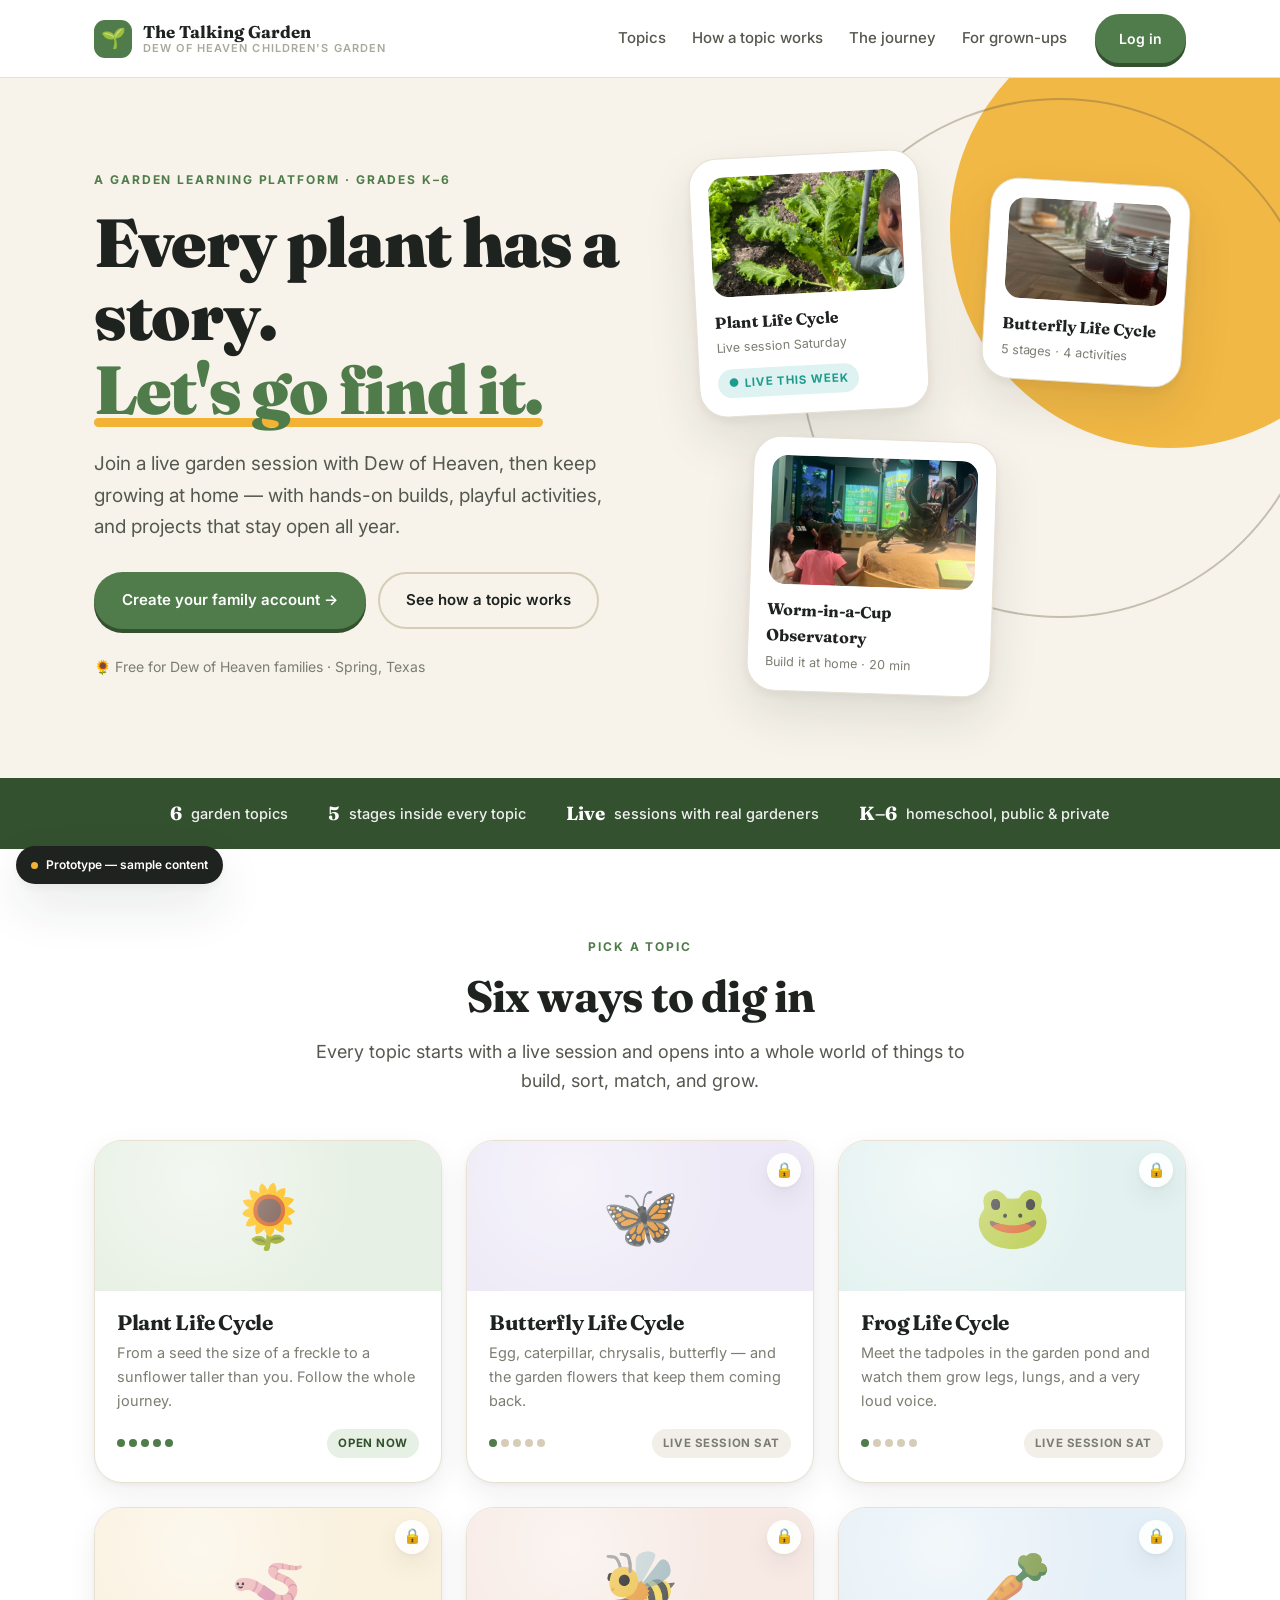
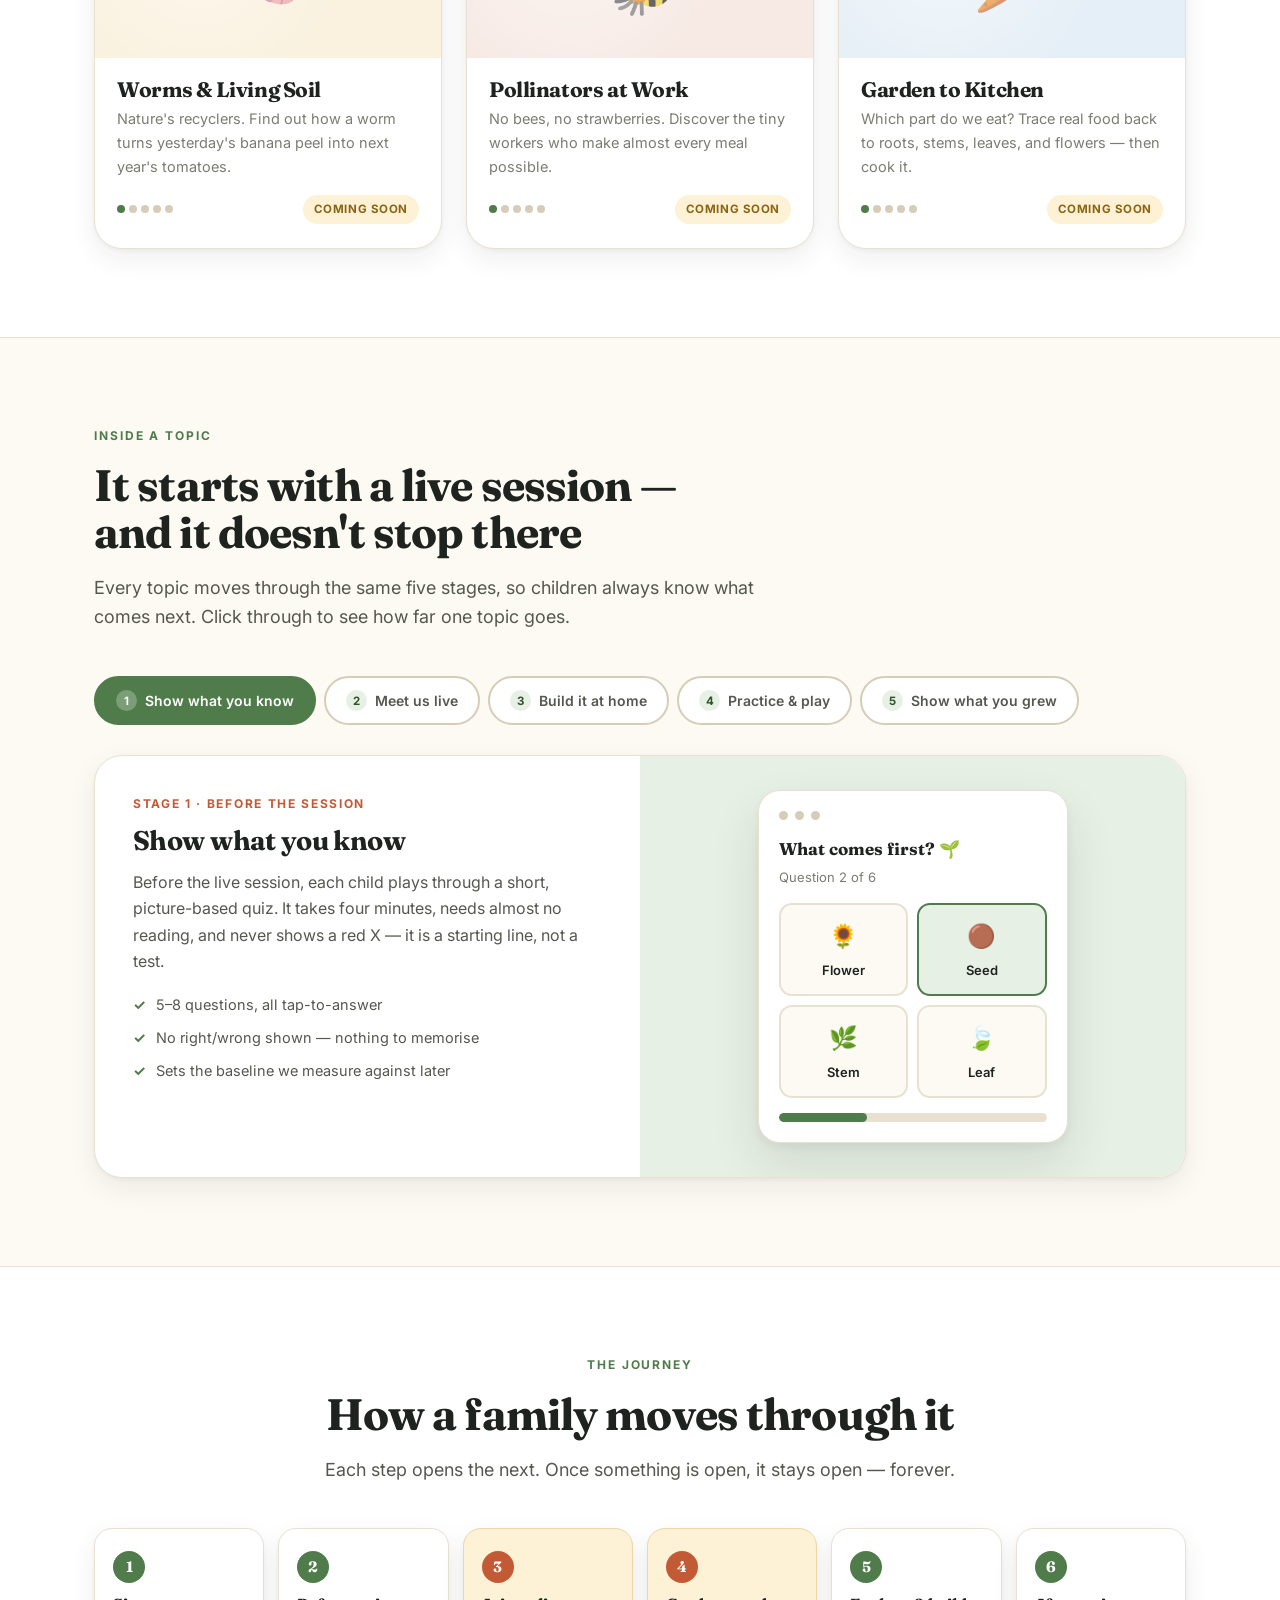
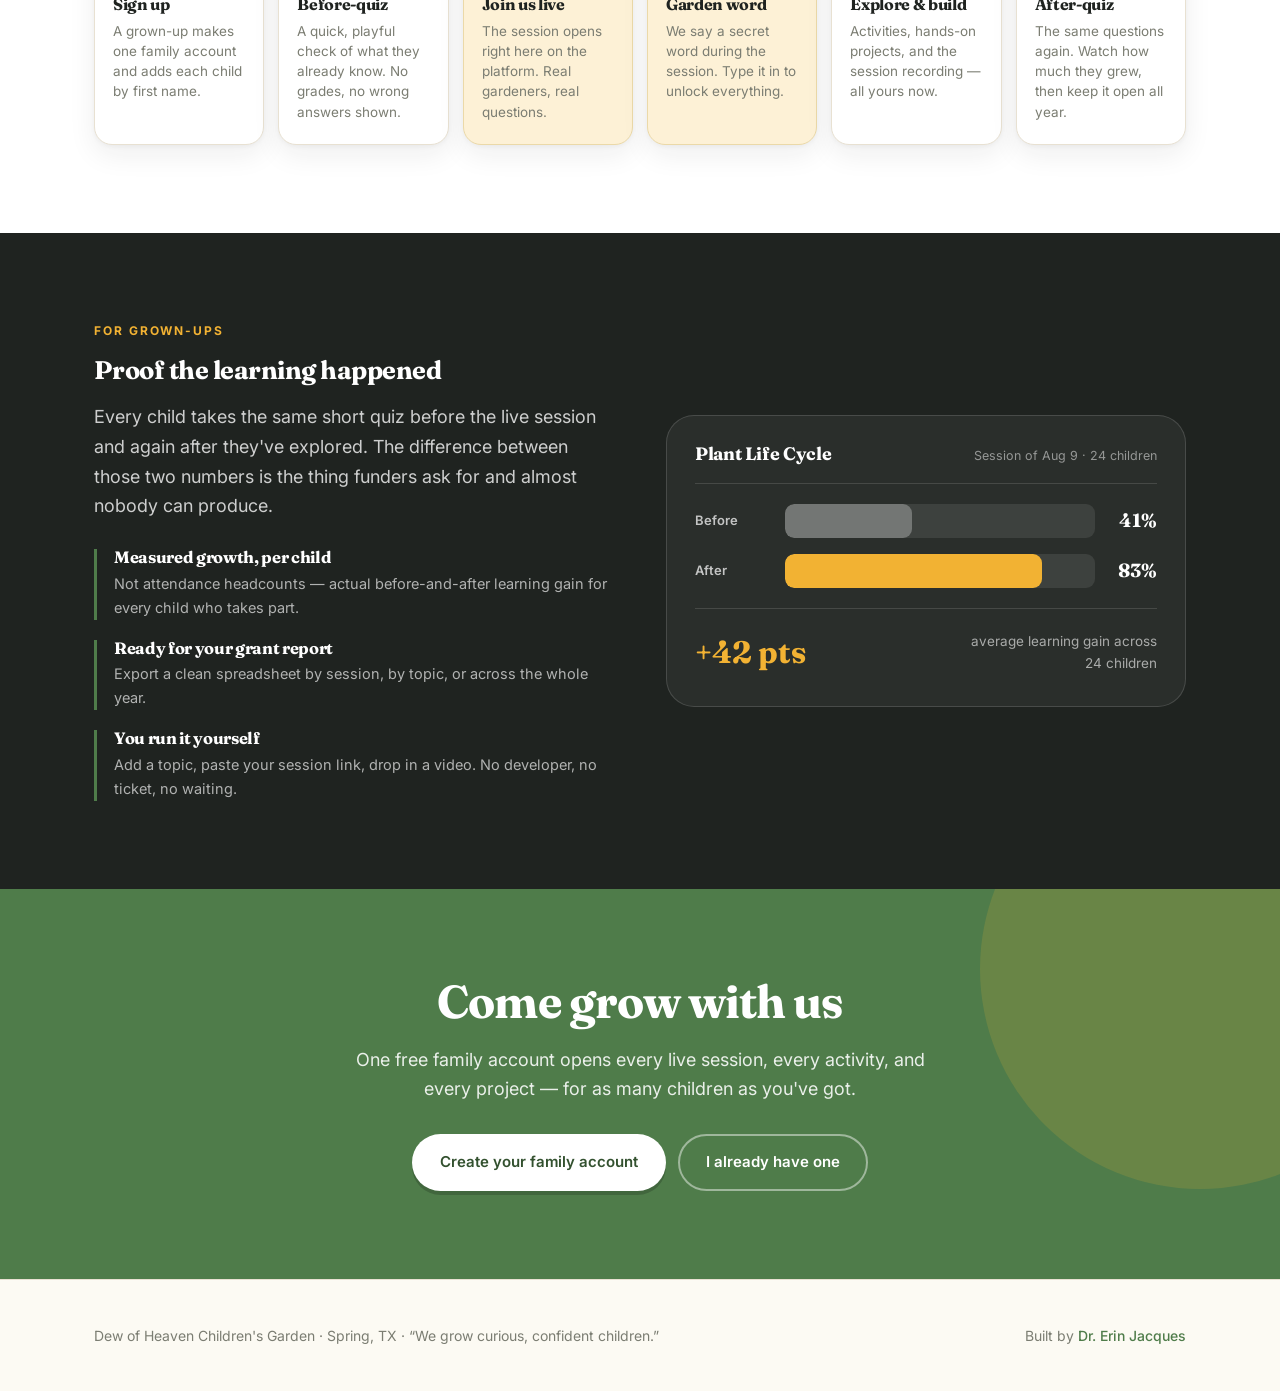
==== index.html @ f29d6619 "Make Plant Life Cycle work start to finish Real before/after check, replacing the button that faked " ====
<!doctype html>
<html lang="en">
<head>
<meta charset="utf-8">
<meta name="viewport" content="width=device-width,initial-scale=1">
<title>The Talking Garden — Dew of Heaven Children's Garden</title>
<meta name="description" content="A garden learning platform for families. Live sessions, hands-on projects, and playful activities that grow curious, confident children.">
<link rel="preconnect" href="https://fonts.googleapis.com">
<link rel="preconnect" href="https://fonts.gstatic.com" crossorigin>
<link href="https://fonts.googleapis.com/css2?family=Fraunces:opsz,wght@9..144,500;9..144,600;9..144,700;9..144,900&family=Inter:wght@400;500;600;700&display=swap" rel="stylesheet">
<style>
:root{
  --cream:#F7F3EA; --paper:#FFFFFF; --paper2:#FCFAF3;
  --ink:#1F2320; --body:#55584F; --muted:#7B7D72; --faint:#A8A99C;
  --sage:#4F7C4A; --sage-d:#33512F; --sage-l:#E7F0E4;
  --soil:#6B5640; --terra:#C25A36; --terra-l:#FBE8E0;
  --sun:#F2B233; --sun-l:#FDF1D6;
  --sky:#3E90CC; --sky-l:#E2F0FA;
  --grape:#7A5BC4; --grape-l:#EEE8FB;
  --teal:#1F9B8E; --teal-l:#DEF3F1;
  --line:#E8E1D2; --line-d:#D6CDB8;
  --serif:'Fraunces',Georgia,serif; --sans:'Inter',-apple-system,BlinkMacSystemFont,'Segoe UI',sans-serif;
  --r:18px; --rl:28px;
  --shadow:0 2px 4px rgba(31,35,32,.04), 0 10px 28px rgba(31,35,32,.07);
  --shadow-lg:0 4px 8px rgba(31,35,32,.05), 0 22px 50px rgba(31,35,32,.11);
}
*{box-sizing:border-box}
html{scroll-behavior:smooth}
body{margin:0;background:var(--paper);color:var(--body);font-family:var(--sans);font-size:17px;line-height:1.65;-webkit-font-smoothing:antialiased;overflow-x:hidden}
h1,h2,h3,h4{font-family:var(--serif);color:var(--ink);margin:0;line-height:1.08;letter-spacing:-.02em;font-weight:700}
p{margin:0}
a{color:inherit}
img{max-width:100%;display:block}
.wrap{max-width:1140px;margin:0 auto;padding:0 24px}
.eyebrow{font-family:var(--sans);font-size:12px;font-weight:700;letter-spacing:.16em;text-transform:uppercase;color:var(--sage);margin-bottom:16px}
.btn{display:inline-flex;align-items:center;gap:9px;font-family:var(--sans);font-size:15px;font-weight:600;padding:14px 26px;border-radius:999px;border:2px solid transparent;text-decoration:none;cursor:pointer;white-space:nowrap;transition:transform .15s ease, box-shadow .15s ease, background .15s ease}
.btn:hover{transform:translateY(-2px)}
.btn-primary{background:var(--sage);color:#fff;box-shadow:0 4px 0 var(--sage-d)}
.btn-primary:hover{background:var(--sage-d);box-shadow:0 6px 0 var(--sage-d)}
.btn-ghost{background:transparent;color:var(--ink);border-color:var(--line-d)}
.btn-ghost:hover{border-color:var(--ink);background:var(--paper2)}

/* ---------- nav ---------- */
.nav{position:sticky;top:0;z-index:50;background:rgba(255,255,255,.92);backdrop-filter:blur(12px);border-bottom:1px solid var(--line)}
.nav-in{max-width:1140px;margin:0 auto;padding:14px 24px;display:flex;align-items:center;gap:28px}
.brand{display:flex;align-items:center;gap:11px;text-decoration:none;margin-right:auto}
.brand-mark{width:38px;height:38px;border-radius:11px;background:var(--sage);display:grid;place-items:center;font-size:20px;flex:none}
.brand-txt{font-family:var(--serif);font-weight:700;font-size:17px;color:var(--ink);line-height:1.15}
.brand-txt span{display:block;font-family:var(--sans);font-size:11px;font-weight:600;letter-spacing:.1em;text-transform:uppercase;color:var(--faint)}
.nav-links{display:flex;gap:26px}
.nav-links a{font-size:15px;font-weight:500;color:var(--body);text-decoration:none}
.nav-links a:hover{color:var(--sage)}
.nav .btn{padding:11px 22px;font-size:14px}
@media(max-width:860px){.nav-links{display:none}}

/* ---------- hero ---------- */
.hero{position:relative;background:var(--cream);overflow:hidden;padding:76px 0 84px}
.hero-grid{display:grid;grid-template-columns:1.05fr .95fr;gap:56px;align-items:center;position:relative;z-index:2}
.hero h1{font-size:clamp(40px,5.6vw,68px);font-weight:900;margin-bottom:22px}
.hero h1 em{font-style:normal;color:var(--sage);position:relative;white-space:nowrap}
.hero h1 em::after{content:'';position:absolute;left:0;right:0;bottom:.06em;height:.13em;background:var(--sun);border-radius:99px;z-index:-1}
.hero-sub{font-size:19px;max-width:30em;margin-bottom:30px}
.hero-cta{display:flex;gap:12px;flex-wrap:wrap;margin-bottom:26px}
.hero-note{font-size:14px;color:var(--muted);display:flex;align-items:center;gap:8px}
.blob{position:absolute;border-radius:50%;z-index:1}
.blob-sun{width:440px;height:440px;background:var(--sun);right:-110px;top:-70px;opacity:.9}
.blob-ring{width:520px;height:520px;border:2px solid var(--soil);right:-40px;top:20px;opacity:.35;background:none}
.hero-art{position:relative;z-index:3}
.art-stack{position:relative;height:540px}
.card-float{position:absolute;background:#fff;border-radius:var(--rl);box-shadow:var(--shadow-lg);padding:18px;border:1px solid var(--line)}
.cf1{width:230px;left:0;top:0;transform:rotate(-3deg)}
.cf2{width:200px;right:0;top:28px;transform:rotate(3.5deg)}
.cf3{width:244px;left:56px;bottom:0;transform:rotate(2deg)}
.cf-img{border-radius:16px;overflow:hidden;aspect-ratio:16/10;background:var(--sage-l)}
.cf-img img{width:100%;height:100%;object-fit:cover}
.cf-label{font-family:var(--serif);font-weight:700;color:var(--ink);font-size:16px;margin-top:12px}
.cf-meta{font-size:12.5px;color:var(--muted);margin-top:3px}
.cf-pill{display:inline-flex;align-items:center;gap:6px;font-size:11.5px;font-weight:700;letter-spacing:.06em;text-transform:uppercase;padding:5px 11px;border-radius:99px;background:var(--teal-l);color:var(--teal);margin-top:10px}
@media(max-width:940px){
  .hero-grid{grid-template-columns:1fr;gap:40px}
  .art-stack{height:520px;max-width:470px;margin:0 auto}
  .blob-sun{width:300px;height:300px;right:-80px}
  .blob-ring{display:none}
}
@media(max-width:560px){
  .art-stack{height:auto;display:grid;gap:14px}
  .card-float{position:static;width:auto;transform:none}
}

/* ---------- strip ---------- */
.strip{background:var(--sage-d);color:#fff;padding:20px 0}
.strip-in{display:flex;flex-wrap:wrap;justify-content:center;gap:14px 40px;align-items:center}
.strip-item{display:flex;align-items:center;gap:9px;font-size:14.5px;font-weight:500;color:rgba(255,255,255,.92)}
.strip-item b{font-family:var(--serif);font-size:19px;font-weight:700;color:#fff}

/* ---------- sections ---------- */
section{padding:88px 0}
.sec-head{max-width:660px;margin-bottom:44px}
.sec-head h2{font-size:clamp(30px,3.9vw,44px);margin-bottom:16px}
.sec-head p{font-size:18px}
.center{margin-left:auto;margin-right:auto;text-align:center}

/* ---------- topic grid ---------- */
.topics{display:grid;grid-template-columns:repeat(3,1fr);gap:24px}
@media(max-width:900px){.topics{grid-template-columns:repeat(2,1fr)}}
@media(max-width:600px){.topics{grid-template-columns:1fr}}
.topic{position:relative;border-radius:var(--rl);overflow:hidden;background:#fff;border:1px solid var(--line);box-shadow:var(--shadow);text-decoration:none;display:flex;flex-direction:column;transition:transform .18s ease, box-shadow .18s ease}
.topic:hover{transform:translateY(-5px);box-shadow:var(--shadow-lg)}
.topic-art{height:150px;display:grid;place-items:center;font-size:62px;position:relative}
.topic-art::after{content:'';position:absolute;inset:0;background:radial-gradient(circle at 30% 25%,rgba(255,255,255,.5),transparent 60%)}
.t-plant .topic-art{background:var(--sage-l)}
.t-butterfly .topic-art{background:var(--grape-l)}
.t-frog .topic-art{background:var(--teal-l)}
.t-worm .topic-art{background:var(--sun-l)}
.t-pollinator .topic-art{background:var(--terra-l)}
.t-soil .topic-art{background:var(--sky-l)}
.topic-body{padding:20px 22px 24px;flex:1;display:flex;flex-direction:column}
.topic-body h3{font-size:21px;margin-bottom:7px}
.topic-body p{font-size:14.5px;color:var(--muted);margin-bottom:16px;flex:1}
.topic-foot{display:flex;align-items:center;justify-content:space-between;gap:10px}
.stages{display:flex;gap:4px}
.dot{width:8px;height:8px;border-radius:50%;background:var(--line-d)}
.dot.on{background:var(--sage)}
.tag{font-size:11.5px;font-weight:700;letter-spacing:.05em;text-transform:uppercase;padding:5px 11px;border-radius:99px}
.tag-open{background:var(--sage-l);color:var(--sage-d)}
.tag-lock{background:#F1EFE8;color:var(--muted)}
.tag-soon{background:var(--sun-l);color:#8A6410}
.topic.locked .topic-art{filter:saturate(.72)}
.lockbadge{position:absolute;top:12px;right:12px;width:34px;height:34px;border-radius:50%;background:rgba(255,255,255,.94);display:grid;place-items:center;font-size:15px;box-shadow:var(--shadow);z-index:2}

/* ---------- inside a topic ---------- */
.inside{background:var(--paper2);border-top:1px solid var(--line);border-bottom:1px solid var(--line)}
.stage-tabs{display:flex;gap:8px;flex-wrap:wrap;margin-bottom:30px}
.stab{font-family:var(--sans);font-size:14px;font-weight:600;padding:12px 20px;border-radius:999px;border:2px solid var(--line-d);background:#fff;color:var(--body);cursor:pointer;transition:all .15s ease;display:flex;align-items:center;gap:8px}
.stab:hover{border-color:var(--sage)}
.stab.on{background:var(--sage);border-color:var(--sage);color:#fff}
.stab .n{width:21px;height:21px;border-radius:50%;background:var(--sage-l);color:var(--sage-d);font-size:11.5px;font-weight:700;display:grid;place-items:center;font-family:var(--sans)}
.stab.on .n{background:rgba(255,255,255,.25);color:#fff}
.stage-panel{background:#fff;border:1px solid var(--line);border-radius:var(--rl);box-shadow:var(--shadow);overflow:hidden;display:grid;grid-template-columns:1fr 1fr;min-height:330px}
@media(max-width:860px){.stage-panel{grid-template-columns:1fr}}
.sp-copy{padding:38px}
.sp-copy h3{font-size:27px;margin-bottom:14px}
.sp-copy .kicker{font-size:12px;font-weight:700;letter-spacing:.14em;text-transform:uppercase;color:var(--terra);margin-bottom:12px}
.sp-copy p{font-size:16px;margin-bottom:18px}
.sp-list{list-style:none;padding:0;margin:0;display:grid;gap:9px}
.sp-list li{font-size:14.5px;display:flex;gap:10px;align-items:flex-start;color:var(--body)}
.sp-list li::before{content:'✓';color:var(--sage);font-weight:700;flex:none}
.sp-vis{background:var(--sage-l);display:grid;place-items:center;padding:34px;position:relative}
.device{width:100%;max-width:310px;background:#fff;border-radius:22px;box-shadow:var(--shadow-lg);padding:20px;border:1px solid var(--line)}
.device-top{display:flex;align-items:center;gap:7px;margin-bottom:15px}
.device-top i{width:9px;height:9px;border-radius:50%;background:var(--line-d);display:block}
.dv-title{font-family:var(--serif);font-weight:700;color:var(--ink);font-size:17px;margin-bottom:4px}
.dv-sub{font-size:13px;color:var(--muted);margin-bottom:14px}
.dv-row{display:grid;grid-template-columns:1fr 1fr;gap:9px}
.dv-chip{border:2px solid var(--line);border-radius:13px;padding:13px 9px;text-align:center;font-size:13px;font-weight:600;color:var(--ink);background:var(--paper2)}
.dv-chip .e{font-size:23px;display:block;margin-bottom:4px}
.dv-chip.hit{border-color:var(--sage);background:var(--sage-l)}
.dv-bar{height:9px;border-radius:99px;background:var(--line);overflow:hidden;margin-top:15px}
.dv-bar i{display:block;height:100%;width:62%;background:var(--sage);border-radius:99px}
.dv-video{aspect-ratio:16/10;border-radius:13px;background:var(--ink);display:grid;place-items:center;color:#fff;font-size:31px;margin-bottom:13px;position:relative;overflow:hidden}
.dv-video img{position:absolute;inset:0;width:100%;height:100%;object-fit:cover;opacity:.55}
.dv-video span{position:relative;z-index:2}
.live{position:absolute;top:10px;left:10px;z-index:2;background:var(--terra);color:#fff;font-size:10.5px;font-weight:700;letter-spacing:.08em;text-transform:uppercase;padding:4px 9px;border-radius:99px;display:flex;align-items:center;gap:5px}
.live i{width:6px;height:6px;border-radius:50%;background:#fff;display:block;animation:pulse 1.6s infinite}
@keyframes pulse{0%,100%{opacity:1}50%{opacity:.3}}

/* ---------- journey ---------- */
.journey{display:grid;grid-template-columns:repeat(6,1fr);gap:14px;counter-reset:j}
@media(max-width:980px){.journey{grid-template-columns:repeat(3,1fr)}}
@media(max-width:620px){.journey{grid-template-columns:repeat(2,1fr)}}
.jstep{background:#fff;border:1px solid var(--line);border-radius:var(--r);padding:22px 18px;position:relative;box-shadow:var(--shadow)}
.jstep .jn{width:32px;height:32px;border-radius:50%;background:var(--sage);color:#fff;font-family:var(--serif);font-weight:700;font-size:15px;display:grid;place-items:center;margin-bottom:13px}
.jstep h4{font-size:16px;margin-bottom:7px}
.jstep p{font-size:13.5px;color:var(--muted);line-height:1.5}
.jstep.key{background:var(--sun-l);border-color:#EBD9A8}
.jstep.key .jn{background:var(--terra)}

/* ---------- grown-ups ---------- */
.grown{background:var(--ink);color:rgba(255,255,255,.78)}
.grown h2,.grown h3,.grown h4{color:#fff}
.grown .eyebrow{color:var(--sun)}
.grown-grid h2{margin-bottom:18px}
.grown-grid{display:grid;grid-template-columns:1fr 1fr;gap:52px;align-items:center}
@media(max-width:900px){.grown-grid{grid-template-columns:1fr;gap:36px}}
.report{background:rgba(255,255,255,.05);border:1px solid rgba(255,255,255,.14);border-radius:var(--rl);padding:28px}
.report-head{display:flex;justify-content:space-between;align-items:baseline;margin-bottom:20px;padding-bottom:16px;border-bottom:1px solid rgba(255,255,255,.13)}
.report-head h4{font-size:18px}
.report-head span{font-size:12.5px;color:rgba(255,255,255,.5)}
.metric{display:flex;align-items:center;gap:16px;margin-bottom:16px}
.metric-bar{flex:1;height:34px;border-radius:9px;background:rgba(255,255,255,.09);overflow:hidden;position:relative}
.metric-bar i{position:absolute;left:0;top:0;bottom:0;border-radius:9px;display:block}
.metric-lab{width:74px;font-size:13px;font-weight:600;color:rgba(255,255,255,.72);flex:none}
.metric-val{width:46px;text-align:right;font-family:var(--serif);font-weight:700;font-size:19px;color:#fff;flex:none}
.gain{margin-top:20px;padding-top:18px;border-top:1px solid rgba(255,255,255,.13);display:flex;align-items:center;justify-content:space-between}
.gain b{font-family:var(--serif);font-size:31px;color:var(--sun)}
.gain span{font-size:13.5px;color:rgba(255,255,255,.6);max-width:15em;text-align:right}
.gfeat{display:grid;gap:20px;margin-top:28px}
.gfeat div{padding-left:17px;border-left:3px solid var(--sage)}
.gfeat h4{font-size:16.5px;margin-bottom:5px}
.gfeat p{font-size:14.5px;color:rgba(255,255,255,.65)}

/* ---------- cta ---------- */
.cta{background:var(--sage);color:rgba(255,255,255,.88);text-align:center;position:relative;overflow:hidden}
.cta h2{color:#fff;font-size:clamp(30px,4.2vw,46px);margin-bottom:18px}
.cta p{font-size:18px;max-width:34em;margin:0 auto 30px}
.cta .btn-primary{background:#fff;color:var(--sage-d);box-shadow:0 4px 0 rgba(0,0,0,.18)}
.cta .btn-ghost{color:#fff;border-color:rgba(255,255,255,.45)}
.cta .btn-ghost:hover{background:rgba(255,255,255,.12);border-color:#fff}
.cta .blob-sun{opacity:.16;right:-140px;top:-140px}

/* ---------- footer ---------- */
footer{background:var(--paper2);border-top:1px solid var(--line);padding:44px 0;font-size:14px;color:var(--muted)}
.foot-in{display:flex;flex-wrap:wrap;gap:18px;justify-content:space-between;align-items:center}
.foot-in a{color:var(--sage);text-decoration:none;font-weight:500}
.proto{position:fixed;left:16px;bottom:16px;z-index:99;background:var(--ink);color:#fff;font-size:12px;font-weight:600;padding:9px 15px;border-radius:99px;box-shadow:var(--shadow-lg);display:flex;align-items:center;gap:8px}
.proto i{width:7px;height:7px;border-radius:50%;background:var(--sun);display:block}
</style>
</head>
<body>

<nav class="nav">
  <div class="nav-in">
    <a class="brand" href="#top">
      <span class="brand-mark">🌱</span>
      <span class="brand-txt">The Talking Garden<span>Dew of Heaven Children's Garden</span></span>
    </a>
    <div class="nav-links">
      <a href="#topics">Topics</a>
      <a href="#inside">How a topic works</a>
      <a href="#journey">The journey</a>
      <a href="#grownups">For grown-ups</a>
    </div>
    <a class="btn btn-primary" href="login.html">Log in</a>
  </div>
</nav>

<header class="hero" id="top">
  <span class="blob blob-sun"></span>
  <span class="blob blob-ring"></span>
  <div class="wrap hero-grid">
    <div>
      <div class="eyebrow">A garden learning platform · Grades K–6</div>
      <h1>Every plant has a story. <em>Let's go find it.</em></h1>
      <p class="hero-sub">Join a live garden session with Dew of Heaven, then keep growing at home — with hands-on builds, playful activities, and projects that stay open all year.</p>
      <div class="hero-cta">
        <a class="btn btn-primary" href="login.html?mode=signup">Create your family account →</a>
        <a class="btn btn-ghost" href="#inside">See how a topic works</a>
      </div>
      <p class="hero-note">🌻 Free for Dew of Heaven families · Spring, Texas</p>
    </div>
    <div class="hero-art">
      <div class="art-stack">
        <div class="card-float cf2">
          <div class="cf-img"><img src="img/kids2.jpg" alt="Children exploring the garden beds"></div>
          <div class="cf-label">Butterfly Life Cycle</div>
          <div class="cf-meta">5 stages · 4 activities</div>
        </div>
        <div class="card-float cf1">
          <div class="cf-img"><img src="img/kids1.jpg" alt="A child planting in the garden"></div>
          <div class="cf-label">Plant Life Cycle</div>
          <div class="cf-meta">Live session Saturday</div>
          <span class="cf-pill">● Live this week</span>
        </div>
        <div class="card-float cf3">
          <div class="cf-img"><img src="img/kids4.jpg" alt="Children at the worm farm"></div>
          <div class="cf-label">Worm-in-a-Cup Observatory</div>
          <div class="cf-meta">Build it at home · 20 min</div>
        </div>
      </div>
    </div>
  </div>
</header>

<div class="strip">
  <div class="wrap strip-in">
    <span class="strip-item"><b>6</b> garden topics</span>
    <span class="strip-item"><b>5</b> stages inside every topic</span>
    <span class="strip-item"><b>Live</b> sessions with real gardeners</span>
    <span class="strip-item"><b>K–6</b> homeschool, public &amp; private</span>
  </div>
</div>

<section id="topics">
  <div class="wrap">
    <div class="sec-head center">
      <div class="eyebrow">Pick a topic</div>
      <h2>Six ways to dig in</h2>
      <p>Every topic starts with a live session and opens into a whole world of things to build, sort, match, and grow.</p>
    </div>
    <div class="topics">

      <a class="topic t-plant" href="topic.html">
        <div class="topic-art">🌻</div>
        <div class="topic-body">
          <h3>Plant Life Cycle</h3>
          <p>From a seed the size of a freckle to a sunflower taller than you. Follow the whole journey.</p>
          <div class="topic-foot">
            <span class="stages"><i class="dot on"></i><i class="dot on"></i><i class="dot on"></i><i class="dot on"></i><i class="dot on"></i></span>
            <span class="tag tag-open">Open now</span>
          </div>
        </div>
      </a>

      <a class="topic t-butterfly locked" href="#journey">
        <span class="lockbadge">🔒</span>
        <div class="topic-art">🦋</div>
        <div class="topic-body">
          <h3>Butterfly Life Cycle</h3>
          <p>Egg, caterpillar, chrysalis, butterfly — and the garden flowers that keep them coming back.</p>
          <div class="topic-foot">
            <span class="stages"><i class="dot on"></i><i class="dot"></i><i class="dot"></i><i class="dot"></i><i class="dot"></i></span>
            <span class="tag tag-lock">Live session Sat</span>
          </div>
        </div>
      </a>

      <a class="topic t-frog locked" href="#journey">
        <span class="lockbadge">🔒</span>
        <div class="topic-art">🐸</div>
        <div class="topic-body">
          <h3>Frog Life Cycle</h3>
          <p>Meet the tadpoles in the garden pond and watch them grow legs, lungs, and a very loud voice.</p>
          <div class="topic-foot">
            <span class="stages"><i class="dot on"></i><i class="dot"></i><i class="dot"></i><i class="dot"></i><i class="dot"></i></span>
            <span class="tag tag-lock">Live session Sat</span>
          </div>
        </div>
      </a>

      <a class="topic t-worm locked" href="#journey">
        <span class="lockbadge">🔒</span>
        <div class="topic-art">🪱</div>
        <div class="topic-body">
          <h3>Worms &amp; Living Soil</h3>
          <p>Nature's recyclers. Find out how a worm turns yesterday's banana peel into next year's tomatoes.</p>
          <div class="topic-foot">
            <span class="stages"><i class="dot on"></i><i class="dot"></i><i class="dot"></i><i class="dot"></i><i class="dot"></i></span>
            <span class="tag tag-soon">Coming soon</span>
          </div>
        </div>
      </a>

      <a class="topic t-pollinator locked" href="#journey">
        <span class="lockbadge">🔒</span>
        <div class="topic-art">🐝</div>
        <div class="topic-body">
          <h3>Pollinators at Work</h3>
          <p>No bees, no strawberries. Discover the tiny workers who make almost every meal possible.</p>
          <div class="topic-foot">
            <span class="stages"><i class="dot on"></i><i class="dot"></i><i class="dot"></i><i class="dot"></i><i class="dot"></i></span>
            <span class="tag tag-soon">Coming soon</span>
          </div>
        </div>
      </a>

      <a class="topic t-soil locked" href="#journey">
        <span class="lockbadge">🔒</span>
        <div class="topic-art">🥕</div>
        <div class="topic-body">
          <h3>Garden to Kitchen</h3>
          <p>Which part do we eat? Trace real food back to roots, stems, leaves, and flowers — then cook it.</p>
          <div class="topic-foot">
            <span class="stages"><i class="dot on"></i><i class="dot"></i><i class="dot"></i><i class="dot"></i><i class="dot"></i></span>
            <span class="tag tag-soon">Coming soon</span>
          </div>
        </div>
      </a>

    </div>
  </div>
</section>

<section class="inside" id="inside">
  <div class="wrap">
    <div class="sec-head">
      <div class="eyebrow">Inside a topic</div>
      <h2>It starts with a live session — and it doesn't stop there</h2>
      <p>Every topic moves through the same five stages, so children always know what comes next. Click through to see how far one topic goes.</p>
    </div>

    <div class="stage-tabs" id="tabs">
      <button class="stab on" data-s="0"><span class="n">1</span> Show what you know</button>
      <button class="stab" data-s="1"><span class="n">2</span> Meet us live</button>
      <button class="stab" data-s="2"><span class="n">3</span> Build it at home</button>
      <button class="stab" data-s="3"><span class="n">4</span> Practice &amp; play</button>
      <button class="stab" data-s="4"><span class="n">5</span> Show what you grew</button>
    </div>

    <div class="stage-panel" id="panel"></div>
  </div>
</section>

<section id="journey">
  <div class="wrap">
    <div class="sec-head center">
      <div class="eyebrow">The journey</div>
      <h2>How a family moves through it</h2>
      <p>Each step opens the next. Once something is open, it stays open — forever.</p>
    </div>
    <div class="journey">
      <div class="jstep">
        <div class="jn">1</div>
        <h4>Sign up</h4>
        <p>A grown-up makes one family account and adds each child by first name.</p>
      </div>
      <div class="jstep">
        <div class="jn">2</div>
        <h4>Before-quiz</h4>
        <p>A quick, playful check of what they already know. No grades, no wrong answers shown.</p>
      </div>
      <div class="jstep key">
        <div class="jn">3</div>
        <h4>Join us live</h4>
        <p>The session opens right here on the platform. Real gardeners, real questions.</p>
      </div>
      <div class="jstep key">
        <div class="jn">4</div>
        <h4>Garden word</h4>
        <p>We say a secret word during the session. Type it in to unlock everything.</p>
      </div>
      <div class="jstep">
        <div class="jn">5</div>
        <h4>Explore &amp; build</h4>
        <p>Activities, hands-on projects, and the session recording — all yours now.</p>
      </div>
      <div class="jstep">
        <div class="jn">6</div>
        <h4>After-quiz</h4>
        <p>The same questions again. Watch how much they grew, then keep it open all year.</p>
      </div>
    </div>
  </div>
</section>

<section class="grown" id="grownups">
  <div class="wrap grown-grid">
    <div>
      <div class="eyebrow">For grown-ups</div>
      <h2>Proof the learning happened</h2>
      <p style="font-size:18px;margin-bottom:8px">Every child takes the same short quiz before the live session and again after they've explored. The difference between those two numbers is the thing funders ask for and almost nobody can produce.</p>
      <div class="gfeat">
        <div>
          <h4>Measured growth, per child</h4>
          <p>Not attendance headcounts — actual before-and-after learning gain for every child who takes part.</p>
        </div>
        <div>
          <h4>Ready for your grant report</h4>
          <p>Export a clean spreadsheet by session, by topic, or across the whole year.</p>
        </div>
        <div>
          <h4>You run it yourself</h4>
          <p>Add a topic, paste your session link, drop in a video. No developer, no ticket, no waiting.</p>
        </div>
      </div>
    </div>
    <div class="report">
      <div class="report-head">
        <h4>Plant Life Cycle</h4>
        <span>Session of Aug 9 · 24 children</span>
      </div>
      <div class="metric">
        <span class="metric-lab">Before</span>
        <span class="metric-bar"><i style="width:41%;background:rgba(255,255,255,.28)"></i></span>
        <span class="metric-val">41%</span>
      </div>
      <div class="metric">
        <span class="metric-lab">After</span>
        <span class="metric-bar"><i style="width:83%;background:var(--sun)"></i></span>
        <span class="metric-val">83%</span>
      </div>
      <div class="gain">
        <b>+42 pts</b>
        <span>average learning gain across 24 children</span>
      </div>
    </div>
  </div>
</section>

<section class="cta" id="cta">
  <span class="blob blob-sun"></span>
  <div class="wrap" style="position:relative;z-index:2">
    <h2>Come grow with us</h2>
    <p>One free family account opens every live session, every activity, and every project — for as many children as you've got.</p>
    <div style="display:flex;gap:12px;justify-content:center;flex-wrap:wrap">
      <a class="btn btn-primary" href="login.html?mode=signup">Create your family account</a>
      <a class="btn btn-ghost" href="login.html">I already have one</a>
    </div>
  </div>
</section>

<footer>
  <div class="wrap foot-in">
    <span>Dew of Heaven Children's Garden · Spring, TX · “We grow curious, confident children.”</span>
    <span>Built by <a href="#">Dr. Erin Jacques</a></span>
  </div>
</footer>

<div class="proto"><i></i> Prototype — sample content</div>

<script>
var STAGES=[
 {kicker:'Stage 1 · Before the session',
  h:'Show what you know',
  p:'Before the live session, each child plays through a short, picture-based quiz. It takes four minutes, needs almost no reading, and never shows a red X — it is a starting line, not a test.',
  list:['5–8 questions, all tap-to-answer','No right/wrong shown — nothing to memorise','Sets the baseline we measure against later'],
  vis:'quiz'},
 {kicker:'Stage 2 · Saturday morning',
  h:'Meet us live',
  p:'The session opens right on the platform. Real gardeners, real beds, real questions from real children — and somewhere in the middle we say the secret garden word.',
  list:['One button — no links to hunt for','Recording appears here afterwards','The garden word unlocks everything else'],
  vis:'live'},
 {kicker:'Stage 3 · Hands in the soil',
  h:'Build it at home',
  p:'The projects families keep asking for, written step by step for a grown-up and a child to do together. Worm-in-a-cup, bee houses, strawberry jam, regrowing a green onion on the windowsill.',
  list:['Materials list you can check before starting','Step-by-step build mode, one card at a time','A "why it works" note for the curious'],
  vis:'build'},
 {kicker:'Stage 4 · Any time',
  h:'Practice &amp; play',
  p:'Sort the scraps the worms will eat. Put the life cycle in order. Match the food to the part of the plant it came from. Quick, tactile, and endlessly repeatable.',
  list:['Made for tablets and little hands','Play again as often as they like','Badges for every activity finished'],
  vis:'play'},
 {kicker:'Stage 5 · Show your growth',
  h:'Show what you grew',
  p:'The same quiz from stage one comes back. This time the child sees the score, the growth, and a certificate with their name on it — and the whole topic stays unlocked for good.',
  list:['Side-by-side: before and after','A printable Junior Garden Scientist certificate','Everything stays open for revisiting'],
  vis:'grew'}
];

function vis(kind){
 if(kind==='quiz') return '<div class="device"><div class="device-top"><i></i><i></i><i></i></div>'+
   '<div class="dv-title">What comes first? 🌱</div><div class="dv-sub">Question 2 of 6</div>'+
   '<div class="dv-row"><div class="dv-chip"><span class="e">🌻</span>Flower</div><div class="dv-chip hit"><span class="e">🟤</span>Seed</div>'+
   '<div class="dv-chip"><span class="e">🌿</span>Stem</div><div class="dv-chip"><span class="e">🍃</span>Leaf</div></div>'+
   '<div class="dv-bar"><i style="width:33%"></i></div></div>';
 if(kind==='live') return '<div class="device"><div class="device-top"><i></i><i></i><i></i></div>'+
   '<div class="dv-video"><span class="live"><i></i>Live now</span><img src="img/wide1.jpg" alt=""><span>▶</span></div>'+
   '<div class="dv-title">Plant Life Cycle</div><div class="dv-sub">Saturday · 10:00 AM with Ms. Nia</div>'+
   '<div style="margin-top:13px;background:var(--sage);color:#fff;text-align:center;padding:12px;border-radius:12px;font-weight:600;font-size:14px">Join the garden session</div></div>';
 if(kind==='build') return '<div class="device"><div class="device-top"><i></i><i></i><i></i></div>'+
   '<div class="dv-title">Worm-in-a-Cup 🪱</div><div class="dv-sub">Step 2 of 6 · Add your worms</div>'+
   '<div class="dv-video" style="aspect-ratio:16/11"><img src="img/kids4.jpg" alt=""><span style="font-size:38px">🪱</span></div>'+
   '<div style="font-size:13.5px;color:var(--body);line-height:1.5">Gently place 2–3 red wigglers on top with a few tiny fruit peels.</div>'+
   '<div class="dv-bar"><i style="width:33%"></i></div></div>';
 if(kind==='play') return '<div class="device"><div class="device-top"><i></i><i></i><i></i></div>'+
   '<div class="dv-title">Feed the worms 😋</div><div class="dv-sub">Tap a scrap to sort it</div>'+
   '<div class="dv-row"><div class="dv-chip hit"><span class="e">🍌</span>Yes!</div><div class="dv-chip"><span class="e">🔋</span>No thanks</div>'+
   '<div class="dv-chip hit"><span class="e">🍎</span>Yes!</div><div class="dv-chip"><span class="e">🍕</span>No thanks</div></div>'+
   '<div style="margin-top:14px;text-align:center;font-size:13px;color:var(--sage);font-weight:600">3 of 8 sorted — keep going!</div></div>';
 return '<div class="device"><div class="device-top"><i></i><i></i><i></i></div>'+
   '<div class="dv-title">Look how you grew! 🌟</div><div class="dv-sub">Plant Life Cycle · finished</div>'+
   '<div style="display:flex;gap:10px;margin-bottom:12px"><div style="flex:1;background:var(--paper2);border-radius:12px;padding:13px;text-align:center"><div style="font-size:12px;color:var(--muted)">Before</div><div style="font-family:var(--serif);font-size:25px;font-weight:700;color:var(--muted)">2/6</div></div>'+
   '<div style="flex:1;background:var(--sage-l);border-radius:12px;padding:13px;text-align:center"><div style="font-size:12px;color:var(--sage-d)">After</div><div style="font-family:var(--serif);font-size:25px;font-weight:700;color:var(--sage-d)">6/6</div></div></div>'+
   '<div style="background:var(--sun-l);border-radius:12px;padding:13px;text-align:center;font-size:13.5px;font-weight:600;color:#8A6410">🏅 Junior Garden Scientist</div></div>';
}

function draw(i){
 var s=STAGES[i];
 document.getElementById('panel').innerHTML=
  '<div class="sp-copy"><div class="kicker">'+s.kicker+'</div><h3>'+s.h+'</h3><p>'+s.p+'</p>'+
  '<ul class="sp-list">'+s.list.map(function(x){return '<li>'+x+'</li>';}).join('')+'</ul></div>'+
  '<div class="sp-vis">'+vis(s.vis)+'</div>';
 var b=document.querySelectorAll('.stab');
 for(var k=0;k<b.length;k++){ b[k].className='stab'+(k===i?' on':''); }
}
document.getElementById('tabs').addEventListener('click',function(e){
 var t=e.target.closest('.stab'); if(t) draw(+t.dataset.s);
});
draw(0);
</script>
</body>
</html>
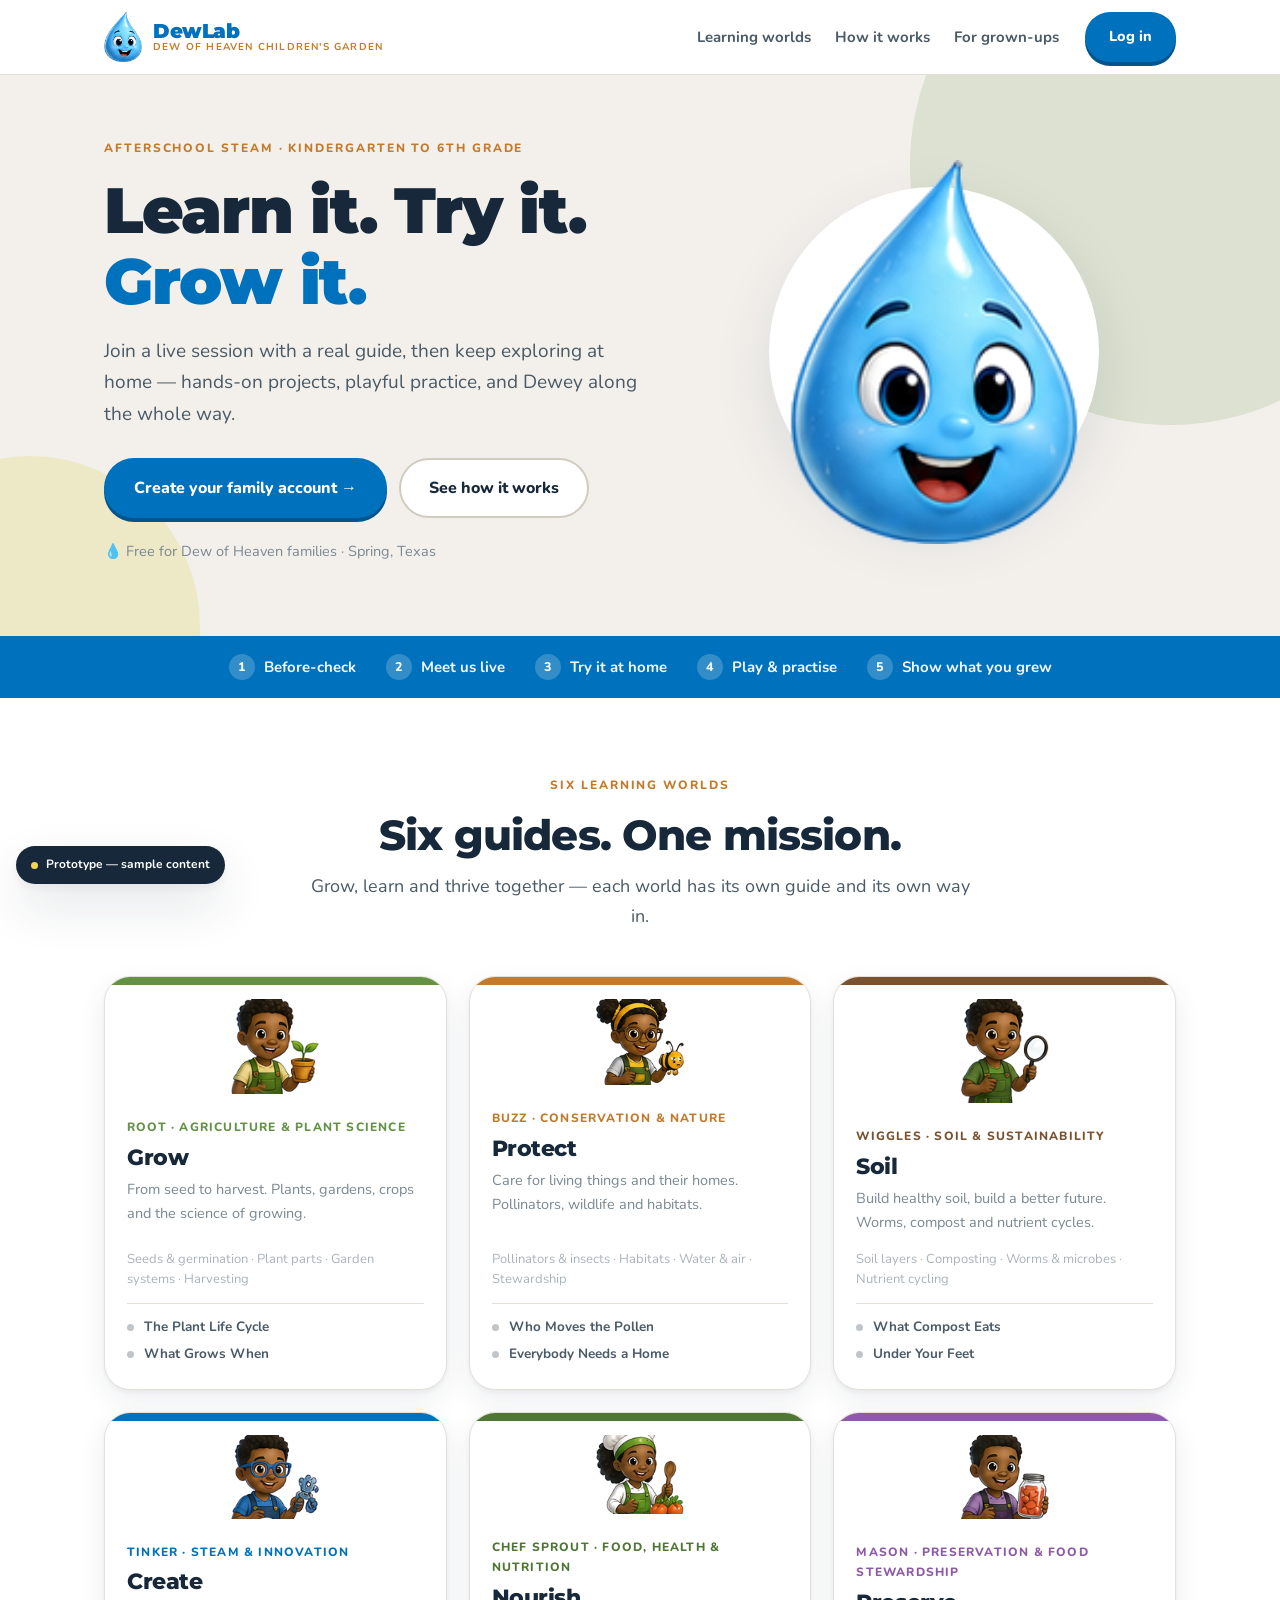
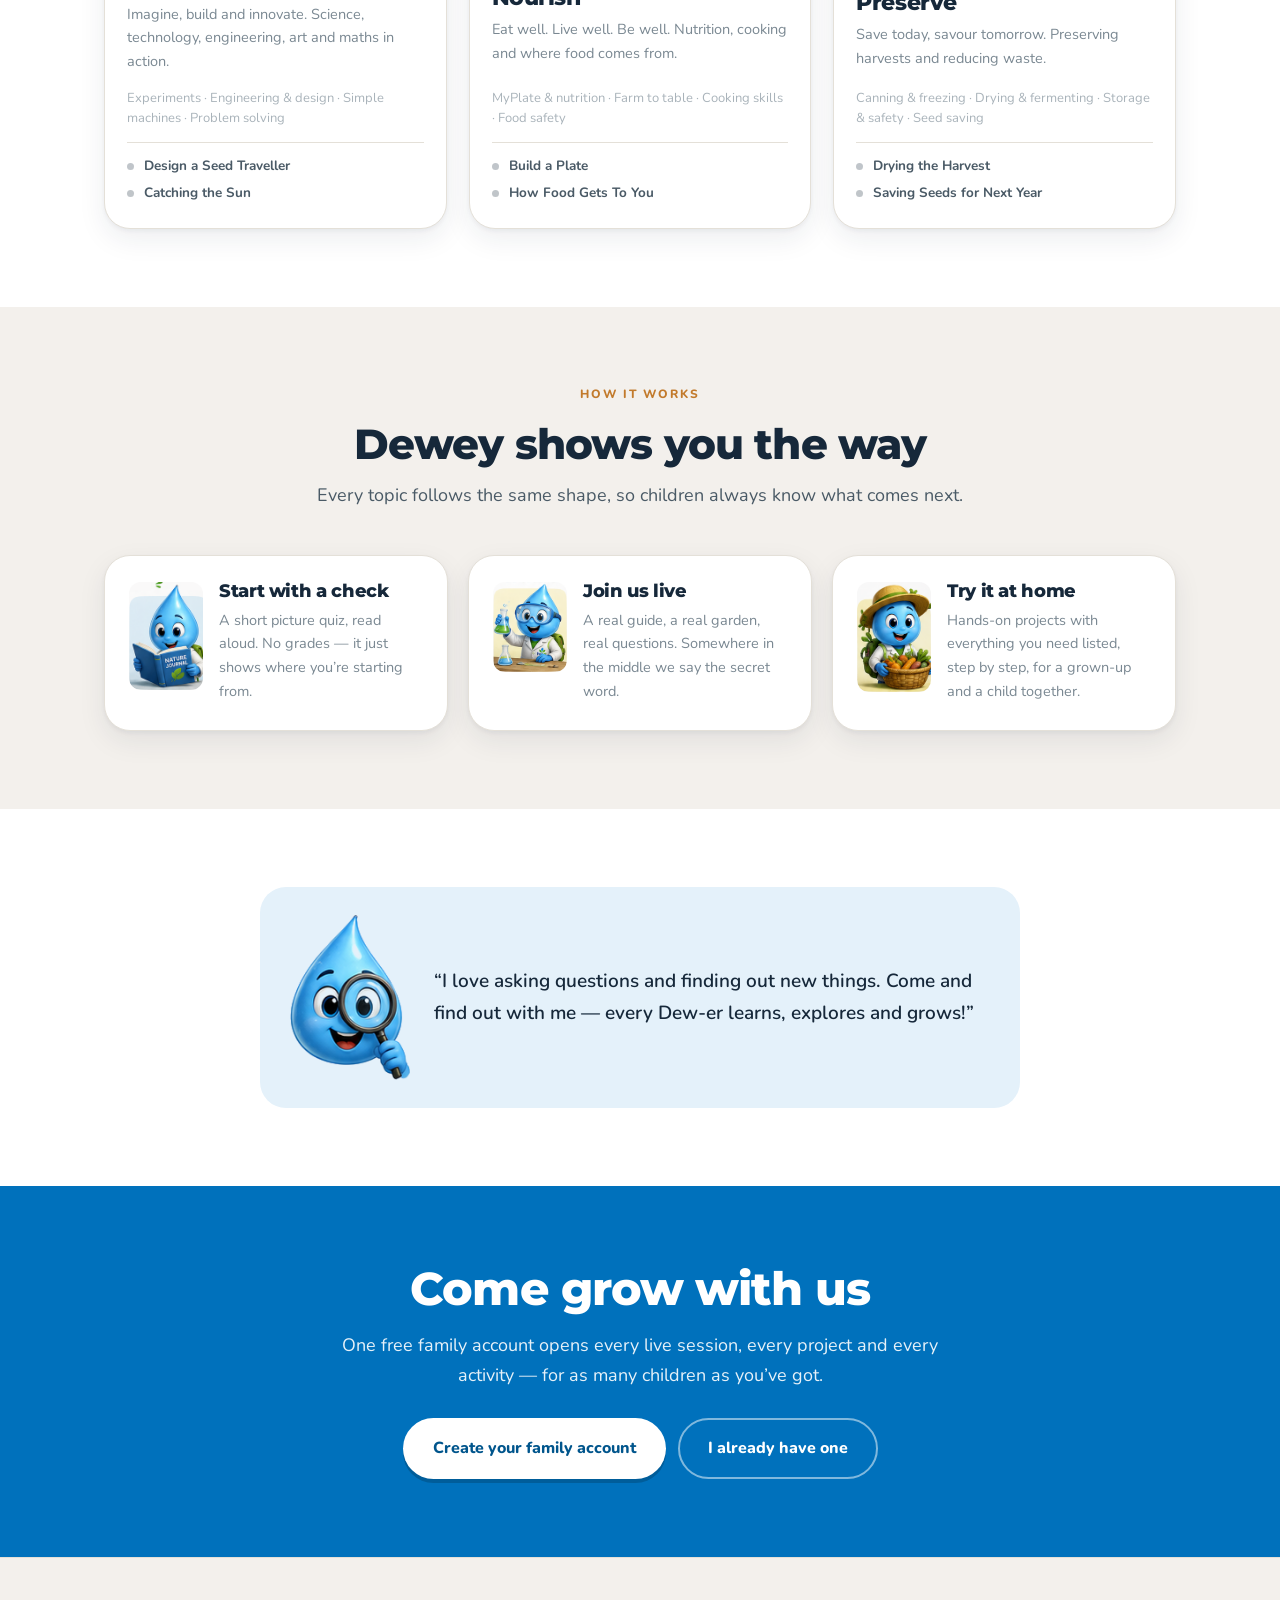
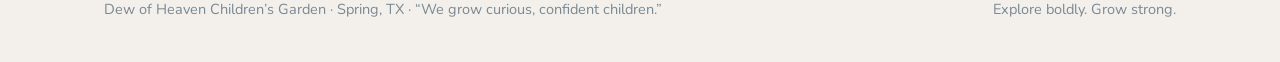
==== commit 814d2d50: "Build out all six worlds: twelve lessons, end to end DewLab had six worlds and one finished lesson. " ====
--- a/index.html
+++ b/index.html
@@ -3,217 +3,125 @@
 <head>
 <meta charset="utf-8">
 <meta name="viewport" content="width=device-width,initial-scale=1">
-<title>The Talking Garden — Dew of Heaven Children's Garden</title>
-<meta name="description" content="A garden learning platform for families. Live sessions, hands-on projects, and playful activities that grow curious, confident children.">
+<title>DewLab — Dew of Heaven Children's Garden</title>
+<meta name="description" content="Afterschool STEAM learning for children. Live sessions with real guides, hands-on projects, and playful practice — with Dewey.">
+<link rel="icon" type="image/png" href="img/dewey-happy.png">
 <link rel="preconnect" href="https://fonts.googleapis.com">
 <link rel="preconnect" href="https://fonts.gstatic.com" crossorigin>
-<link href="https://fonts.googleapis.com/css2?family=Fraunces:opsz,wght@9..144,500;9..144,600;9..144,700;9..144,900&family=Inter:wght@400;500;600;700&display=swap" rel="stylesheet">
+<link href="https://fonts.googleapis.com/css2?family=Montserrat:wght@600;700;800;900&family=Nunito:wght@400;600;700;800&display=swap" rel="stylesheet">
+<meta property="og:type" content="website">
+<meta property="og:site_name" content="DewLab">
+<meta property="og:title" content="DewLab — Dew of Heaven Children's Garden">
+<meta property="og:description" content="Six learning worlds, a real guide live in the garden, and something to make with your hands. For children in kindergarten through 6th grade in Spring, Texas.">
+<meta property="og:image" content="https://talking-garden.vercel.app/og.png">
+<meta property="og:url" content="https://talking-garden.vercel.app/">
+<meta property="og:image:width" content="1200">
+<meta property="og:image:height" content="630">
+<meta name="twitter:card" content="summary_large_image">
+<meta name="twitter:title" content="DewLab — Dew of Heaven Children's Garden">
+<meta name="twitter:description" content="Six learning worlds, a real guide live in the garden, and something to make with your hands.">
+<meta name="twitter:image" content="https://talking-garden.vercel.app/og.png">
+<link rel="stylesheet" href="brand.css">
 <style>
-:root{
-  --cream:#F7F3EA; --paper:#FFFFFF; --paper2:#FCFAF3;
-  --ink:#1F2320; --body:#55584F; --muted:#7B7D72; --faint:#A8A99C;
-  --sage:#4F7C4A; --sage-d:#33512F; --sage-l:#E7F0E4;
-  --soil:#6B5640; --terra:#C25A36; --terra-l:#FBE8E0;
-  --sun:#F2B233; --sun-l:#FDF1D6;
-  --sky:#3E90CC; --sky-l:#E2F0FA;
-  --grape:#7A5BC4; --grape-l:#EEE8FB;
-  --teal:#1F9B8E; --teal-l:#DEF3F1;
-  --line:#E8E1D2; --line-d:#D6CDB8;
-  --serif:'Fraunces',Georgia,serif; --sans:'Inter',-apple-system,BlinkMacSystemFont,'Segoe UI',sans-serif;
-  --r:18px; --rl:28px;
-  --shadow:0 2px 4px rgba(31,35,32,.04), 0 10px 28px rgba(31,35,32,.07);
-  --shadow-lg:0 4px 8px rgba(31,35,32,.05), 0 22px 50px rgba(31,35,32,.11);
-}
 *{box-sizing:border-box}
 html{scroll-behavior:smooth}
 body{margin:0;background:var(--paper);color:var(--body);font-family:var(--sans);font-size:17px;line-height:1.65;-webkit-font-smoothing:antialiased;overflow-x:hidden}
-h1,h2,h3,h4{font-family:var(--serif);color:var(--ink);margin:0;line-height:1.08;letter-spacing:-.02em;font-weight:700}
-p{margin:0}
-a{color:inherit}
-img{max-width:100%;display:block}
-.wrap{max-width:1140px;margin:0 auto;padding:0 24px}
-.eyebrow{font-family:var(--sans);font-size:12px;font-weight:700;letter-spacing:.16em;text-transform:uppercase;color:var(--sage);margin-bottom:16px}
-.btn{display:inline-flex;align-items:center;gap:9px;font-family:var(--sans);font-size:15px;font-weight:600;padding:14px 26px;border-radius:999px;border:2px solid transparent;text-decoration:none;cursor:pointer;white-space:nowrap;transition:transform .15s ease, box-shadow .15s ease, background .15s ease}
+h1,h2,h3,h4{font-family:var(--display);color:var(--ink);margin:0;line-height:1.1;letter-spacing:-.02em;font-weight:800}
+p{margin:0}a{color:inherit}img{max-width:100%;display:block}
+.wrap{max-width:1120px;margin:0 auto;padding:0 24px}
+.btn{display:inline-flex;align-items:center;justify-content:center;gap:9px;font-family:var(--sans);font-size:16px;font-weight:800;padding:15px 28px;border-radius:999px;border:2px solid transparent;text-decoration:none;cursor:pointer;white-space:nowrap;transition:transform .16s ease,background .16s ease,border-color .16s ease}
 .btn:hover{transform:translateY(-2px)}
-.btn-primary{background:var(--sage);color:#fff;box-shadow:0 4px 0 var(--sage-d)}
-.btn-primary:hover{background:var(--sage-d);box-shadow:0 6px 0 var(--sage-d)}
-.btn-ghost{background:transparent;color:var(--ink);border-color:var(--line-d)}
-.btn-ghost:hover{border-color:var(--ink);background:var(--paper2)}
+.btn:focus-visible{outline:3px solid var(--tan);outline-offset:3px}
+.btn-primary{background:var(--blue);color:#fff;box-shadow:0 4px 0 var(--blue-d)}
+.btn-primary:hover{background:var(--blue-d)}
+.btn-ghost{background:#fff;color:var(--ink);border-color:var(--line-d)}
+.btn-ghost:hover{border-color:var(--blue);color:var(--blue-d)}
 
 /* ---------- nav ---------- */
-.nav{position:sticky;top:0;z-index:50;background:rgba(255,255,255,.92);backdrop-filter:blur(12px);border-bottom:1px solid var(--line)}
-.nav-in{max-width:1140px;margin:0 auto;padding:14px 24px;display:flex;align-items:center;gap:28px}
+.nav{position:sticky;top:0;z-index:50;background:rgba(255,255,255,.94);backdrop-filter:blur(12px);border-bottom:1px solid var(--line)}
+.nav-in{max-width:1120px;margin:0 auto;padding:12px 24px;display:flex;align-items:center;gap:26px}
 .brand{display:flex;align-items:center;gap:11px;text-decoration:none;margin-right:auto}
-.brand-mark{width:38px;height:38px;border-radius:11px;background:var(--sage);display:grid;place-items:center;font-size:20px;flex:none}
-.brand-txt{font-family:var(--serif);font-weight:700;font-size:17px;color:var(--ink);line-height:1.15}
-.brand-txt span{display:block;font-family:var(--sans);font-size:11px;font-weight:600;letter-spacing:.1em;text-transform:uppercase;color:var(--faint)}
-.nav-links{display:flex;gap:26px}
-.nav-links a{font-size:15px;font-weight:500;color:var(--body);text-decoration:none}
-.nav-links a:hover{color:var(--sage)}
-.nav .btn{padding:11px 22px;font-size:14px}
-@media(max-width:860px){.nav-links{display:none}}
+.brand img{width:38px;height:auto}
+.brand b{font-family:var(--display);font-weight:900;font-size:20px;color:var(--blue);letter-spacing:-.02em;line-height:1.05}
+.brand b span{display:block;font-family:var(--sans);font-size:10px;font-weight:700;letter-spacing:.12em;text-transform:uppercase;color:var(--tan)}
+.nav-links{display:flex;gap:24px}
+.nav-links a{font-size:15px;font-weight:700;color:var(--body);text-decoration:none}
+.nav-links a:hover{color:var(--blue)}
+.nav .btn{padding:11px 22px;font-size:14.5px}
+@media(max-width:880px){.nav-links{display:none}}
 
 /* ---------- hero ---------- */
-.hero{position:relative;background:var(--cream);overflow:hidden;padding:76px 0 84px}
-.hero-grid{display:grid;grid-template-columns:1.05fr .95fr;gap:56px;align-items:center;position:relative;z-index:2}
-.hero h1{font-size:clamp(40px,5.6vw,68px);font-weight:900;margin-bottom:22px}
-.hero h1 em{font-style:normal;color:var(--sage);position:relative;white-space:nowrap}
-.hero h1 em::after{content:'';position:absolute;left:0;right:0;bottom:.06em;height:.13em;background:var(--sun);border-radius:99px;z-index:-1}
-.hero-sub{font-size:19px;max-width:30em;margin-bottom:30px}
-.hero-cta{display:flex;gap:12px;flex-wrap:wrap;margin-bottom:26px}
-.hero-note{font-size:14px;color:var(--muted);display:flex;align-items:center;gap:8px}
-.blob{position:absolute;border-radius:50%;z-index:1}
-.blob-sun{width:440px;height:440px;background:var(--sun);right:-110px;top:-70px;opacity:.9}
-.blob-ring{width:520px;height:520px;border:2px solid var(--soil);right:-40px;top:20px;opacity:.35;background:none}
-.hero-art{position:relative;z-index:3}
-.art-stack{position:relative;height:540px}
-.card-float{position:absolute;background:#fff;border-radius:var(--rl);box-shadow:var(--shadow-lg);padding:18px;border:1px solid var(--line)}
-.cf1{width:230px;left:0;top:0;transform:rotate(-3deg)}
-.cf2{width:200px;right:0;top:28px;transform:rotate(3.5deg)}
-.cf3{width:244px;left:56px;bottom:0;transform:rotate(2deg)}
-.cf-img{border-radius:16px;overflow:hidden;aspect-ratio:16/10;background:var(--sage-l)}
-.cf-img img{width:100%;height:100%;object-fit:cover}
-.cf-label{font-family:var(--serif);font-weight:700;color:var(--ink);font-size:16px;margin-top:12px}
-.cf-meta{font-size:12.5px;color:var(--muted);margin-top:3px}
-.cf-pill{display:inline-flex;align-items:center;gap:6px;font-size:11.5px;font-weight:700;letter-spacing:.06em;text-transform:uppercase;padding:5px 11px;border-radius:99px;background:var(--teal-l);color:var(--teal);margin-top:10px}
-@media(max-width:940px){
-  .hero-grid{grid-template-columns:1fr;gap:40px}
-  .art-stack{height:520px;max-width:470px;margin:0 auto}
-  .blob-sun{width:300px;height:300px;right:-80px}
-  .blob-ring{display:none}
-}
-@media(max-width:560px){
-  .art-stack{height:auto;display:grid;gap:14px}
-  .card-float{position:static;width:auto;transform:none}
-}
-
-/* ---------- strip ---------- */
-.strip{background:var(--sage-d);color:#fff;padding:20px 0}
-.strip-in{display:flex;flex-wrap:wrap;justify-content:center;gap:14px 40px;align-items:center}
-.strip-item{display:flex;align-items:center;gap:9px;font-size:14.5px;font-weight:500;color:rgba(255,255,255,.92)}
-.strip-item b{font-family:var(--serif);font-size:19px;font-weight:700;color:#fff}
-
-/* ---------- sections ---------- */
-section{padding:88px 0}
-.sec-head{max-width:660px;margin-bottom:44px}
-.sec-head h2{font-size:clamp(30px,3.9vw,44px);margin-bottom:16px}
+.hero{background:var(--beige);position:relative;overflow:hidden;padding:64px 0 72px}
+.hero::before{content:'';position:absolute;width:520px;height:520px;border-radius:50%;background:var(--green);opacity:.16;right:-150px;top:-170px}
+.hero::after{content:'';position:absolute;width:340px;height:340px;border-radius:50%;background:var(--yellow);opacity:.5;left:-140px;bottom:-160px}
+.hero-grid{display:grid;grid-template-columns:1.06fr .94fr;gap:44px;align-items:center;position:relative;z-index:2}
+.eyebrow{font-size:12px;font-weight:800;letter-spacing:.16em;text-transform:uppercase;color:var(--tan);margin-bottom:16px}
+.hero h1{font-size:clamp(38px,5.4vw,64px);font-weight:900;margin-bottom:20px}
+.hero h1 em{font-style:normal;color:var(--blue)}
+.hero-sub{font-size:19px;max-width:31em;margin-bottom:28px}
+.hero-cta{display:flex;gap:12px;flex-wrap:wrap;margin-bottom:22px}
+.hero-note{font-size:14.5px;color:var(--muted);display:flex;align-items:center;gap:8px}
+.hero-art{position:relative;display:grid;place-items:center}
+.hero-art .ring{position:absolute;width:330px;height:330px;border-radius:50%;background:#fff;box-shadow:0 20px 60px rgba(22,40,58,.10)}
+.hero-art img{position:relative;width:290px}
+@media(max-width:920px){.hero-grid{grid-template-columns:1fr;gap:34px}.hero-art img{width:230px}.hero-art .ring{width:270px;height:270px}}
+
+/* ---------- journey ---------- */
+.strip{background:var(--blue);color:#fff;padding:18px 0}
+.strip-in{display:flex;flex-wrap:wrap;justify-content:center;gap:10px 30px;align-items:center;font-size:15px;font-weight:700}
+.strip-in span{display:flex;align-items:center;gap:9px;color:rgba(255,255,255,.95)}
+.strip-in i{width:26px;height:26px;border-radius:50%;background:rgba(255,255,255,.2);display:grid;place-items:center;font-size:12.5px;font-style:normal;font-weight:800}
+
+section{padding:78px 0}
+.sec-head{max-width:660px;margin:0 auto 44px;text-align:center}
+.sec-head h2{font-size:clamp(29px,3.7vw,42px);margin-bottom:14px}
 .sec-head p{font-size:18px}
-.center{margin-left:auto;margin-right:auto;text-align:center}
-
-/* ---------- topic grid ---------- */
-.topics{display:grid;grid-template-columns:repeat(3,1fr);gap:24px}
-@media(max-width:900px){.topics{grid-template-columns:repeat(2,1fr)}}
-@media(max-width:600px){.topics{grid-template-columns:1fr}}
-.topic{position:relative;border-radius:var(--rl);overflow:hidden;background:#fff;border:1px solid var(--line);box-shadow:var(--shadow);text-decoration:none;display:flex;flex-direction:column;transition:transform .18s ease, box-shadow .18s ease}
-.topic:hover{transform:translateY(-5px);box-shadow:var(--shadow-lg)}
-.topic-art{height:150px;display:grid;place-items:center;font-size:62px;position:relative}
-.topic-art::after{content:'';position:absolute;inset:0;background:radial-gradient(circle at 30% 25%,rgba(255,255,255,.5),transparent 60%)}
-.t-plant .topic-art{background:var(--sage-l)}
-.t-butterfly .topic-art{background:var(--grape-l)}
-.t-frog .topic-art{background:var(--teal-l)}
-.t-worm .topic-art{background:var(--sun-l)}
-.t-pollinator .topic-art{background:var(--terra-l)}
-.t-soil .topic-art{background:var(--sky-l)}
-.topic-body{padding:20px 22px 24px;flex:1;display:flex;flex-direction:column}
-.topic-body h3{font-size:21px;margin-bottom:7px}
-.topic-body p{font-size:14.5px;color:var(--muted);margin-bottom:16px;flex:1}
-.topic-foot{display:flex;align-items:center;justify-content:space-between;gap:10px}
-.stages{display:flex;gap:4px}
-.dot{width:8px;height:8px;border-radius:50%;background:var(--line-d)}
-.dot.on{background:var(--sage)}
-.tag{font-size:11.5px;font-weight:700;letter-spacing:.05em;text-transform:uppercase;padding:5px 11px;border-radius:99px}
-.tag-open{background:var(--sage-l);color:var(--sage-d)}
-.tag-lock{background:#F1EFE8;color:var(--muted)}
-.tag-soon{background:var(--sun-l);color:#8A6410}
-.topic.locked .topic-art{filter:saturate(.72)}
-.lockbadge{position:absolute;top:12px;right:12px;width:34px;height:34px;border-radius:50%;background:rgba(255,255,255,.94);display:grid;place-items:center;font-size:15px;box-shadow:var(--shadow);z-index:2}
-
-/* ---------- inside a topic ---------- */
-.inside{background:var(--paper2);border-top:1px solid var(--line);border-bottom:1px solid var(--line)}
-.stage-tabs{display:flex;gap:8px;flex-wrap:wrap;margin-bottom:30px}
-.stab{font-family:var(--sans);font-size:14px;font-weight:600;padding:12px 20px;border-radius:999px;border:2px solid var(--line-d);background:#fff;color:var(--body);cursor:pointer;transition:all .15s ease;display:flex;align-items:center;gap:8px}
-.stab:hover{border-color:var(--sage)}
-.stab.on{background:var(--sage);border-color:var(--sage);color:#fff}
-.stab .n{width:21px;height:21px;border-radius:50%;background:var(--sage-l);color:var(--sage-d);font-size:11.5px;font-weight:700;display:grid;place-items:center;font-family:var(--sans)}
-.stab.on .n{background:rgba(255,255,255,.25);color:#fff}
-.stage-panel{background:#fff;border:1px solid var(--line);border-radius:var(--rl);box-shadow:var(--shadow);overflow:hidden;display:grid;grid-template-columns:1fr 1fr;min-height:330px}
-@media(max-width:860px){.stage-panel{grid-template-columns:1fr}}
-.sp-copy{padding:38px}
-.sp-copy h3{font-size:27px;margin-bottom:14px}
-.sp-copy .kicker{font-size:12px;font-weight:700;letter-spacing:.14em;text-transform:uppercase;color:var(--terra);margin-bottom:12px}
-.sp-copy p{font-size:16px;margin-bottom:18px}
-.sp-list{list-style:none;padding:0;margin:0;display:grid;gap:9px}
-.sp-list li{font-size:14.5px;display:flex;gap:10px;align-items:flex-start;color:var(--body)}
-.sp-list li::before{content:'✓';color:var(--sage);font-weight:700;flex:none}
-.sp-vis{background:var(--sage-l);display:grid;place-items:center;padding:34px;position:relative}
-.device{width:100%;max-width:310px;background:#fff;border-radius:22px;box-shadow:var(--shadow-lg);padding:20px;border:1px solid var(--line)}
-.device-top{display:flex;align-items:center;gap:7px;margin-bottom:15px}
-.device-top i{width:9px;height:9px;border-radius:50%;background:var(--line-d);display:block}
-.dv-title{font-family:var(--serif);font-weight:700;color:var(--ink);font-size:17px;margin-bottom:4px}
-.dv-sub{font-size:13px;color:var(--muted);margin-bottom:14px}
-.dv-row{display:grid;grid-template-columns:1fr 1fr;gap:9px}
-.dv-chip{border:2px solid var(--line);border-radius:13px;padding:13px 9px;text-align:center;font-size:13px;font-weight:600;color:var(--ink);background:var(--paper2)}
-.dv-chip .e{font-size:23px;display:block;margin-bottom:4px}
-.dv-chip.hit{border-color:var(--sage);background:var(--sage-l)}
-.dv-bar{height:9px;border-radius:99px;background:var(--line);overflow:hidden;margin-top:15px}
-.dv-bar i{display:block;height:100%;width:62%;background:var(--sage);border-radius:99px}
-.dv-video{aspect-ratio:16/10;border-radius:13px;background:var(--ink);display:grid;place-items:center;color:#fff;font-size:31px;margin-bottom:13px;position:relative;overflow:hidden}
-.dv-video img{position:absolute;inset:0;width:100%;height:100%;object-fit:cover;opacity:.55}
-.dv-video span{position:relative;z-index:2}
-.live{position:absolute;top:10px;left:10px;z-index:2;background:var(--terra);color:#fff;font-size:10.5px;font-weight:700;letter-spacing:.08em;text-transform:uppercase;padding:4px 9px;border-radius:99px;display:flex;align-items:center;gap:5px}
-.live i{width:6px;height:6px;border-radius:50%;background:#fff;display:block;animation:pulse 1.6s infinite}
-@keyframes pulse{0%,100%{opacity:1}50%{opacity:.3}}
-
-/* ---------- journey ---------- */
-.journey{display:grid;grid-template-columns:repeat(6,1fr);gap:14px;counter-reset:j}
-@media(max-width:980px){.journey{grid-template-columns:repeat(3,1fr)}}
-@media(max-width:620px){.journey{grid-template-columns:repeat(2,1fr)}}
-.jstep{background:#fff;border:1px solid var(--line);border-radius:var(--r);padding:22px 18px;position:relative;box-shadow:var(--shadow)}
-.jstep .jn{width:32px;height:32px;border-radius:50%;background:var(--sage);color:#fff;font-family:var(--serif);font-weight:700;font-size:15px;display:grid;place-items:center;margin-bottom:13px}
-.jstep h4{font-size:16px;margin-bottom:7px}
-.jstep p{font-size:13.5px;color:var(--muted);line-height:1.5}
-.jstep.key{background:var(--sun-l);border-color:#EBD9A8}
-.jstep.key .jn{background:var(--terra)}
-
-/* ---------- grown-ups ---------- */
-.grown{background:var(--ink);color:rgba(255,255,255,.78)}
-.grown h2,.grown h3,.grown h4{color:#fff}
-.grown .eyebrow{color:var(--sun)}
-.grown-grid h2{margin-bottom:18px}
-.grown-grid{display:grid;grid-template-columns:1fr 1fr;gap:52px;align-items:center}
-@media(max-width:900px){.grown-grid{grid-template-columns:1fr;gap:36px}}
-.report{background:rgba(255,255,255,.05);border:1px solid rgba(255,255,255,.14);border-radius:var(--rl);padding:28px}
-.report-head{display:flex;justify-content:space-between;align-items:baseline;margin-bottom:20px;padding-bottom:16px;border-bottom:1px solid rgba(255,255,255,.13)}
-.report-head h4{font-size:18px}
-.report-head span{font-size:12.5px;color:rgba(255,255,255,.5)}
-.metric{display:flex;align-items:center;gap:16px;margin-bottom:16px}
-.metric-bar{flex:1;height:34px;border-radius:9px;background:rgba(255,255,255,.09);overflow:hidden;position:relative}
-.metric-bar i{position:absolute;left:0;top:0;bottom:0;border-radius:9px;display:block}
-.metric-lab{width:74px;font-size:13px;font-weight:600;color:rgba(255,255,255,.72);flex:none}
-.metric-val{width:46px;text-align:right;font-family:var(--serif);font-weight:700;font-size:19px;color:#fff;flex:none}
-.gain{margin-top:20px;padding-top:18px;border-top:1px solid rgba(255,255,255,.13);display:flex;align-items:center;justify-content:space-between}
-.gain b{font-family:var(--serif);font-size:31px;color:var(--sun)}
-.gain span{font-size:13.5px;color:rgba(255,255,255,.6);max-width:15em;text-align:right}
-.gfeat{display:grid;gap:20px;margin-top:28px}
-.gfeat div{padding-left:17px;border-left:3px solid var(--sage)}
-.gfeat h4{font-size:16.5px;margin-bottom:5px}
-.gfeat p{font-size:14.5px;color:rgba(255,255,255,.65)}
+
+/* ---------- worlds ---------- */
+.worlds{display:grid;grid-template-columns:repeat(3,1fr);gap:22px}
+@media(max-width:900px){.worlds{grid-template-columns:repeat(2,1fr)}}
+@media(max-width:600px){.worlds{grid-template-columns:1fr}}
+.world{border-radius:var(--rl);overflow:hidden;background:#fff;border:1px solid var(--line);box-shadow:var(--shadow);text-decoration:none;display:flex;flex-direction:column;transition:transform .18s ease,box-shadow .18s ease}
+.world:hover{transform:translateY(-5px);box-shadow:var(--shadow-lg)}
+.world-top{height:8px}
+.world-face{display:grid;place-items:center;padding:14px 0 2px}
+.world-face img{width:88px;height:auto}
+.world-body{padding:22px 22px 24px;flex:1;display:flex;flex-direction:column}
+.world-body .who{font-size:12px;font-weight:800;letter-spacing:.1em;text-transform:uppercase;margin-bottom:8px}
+.world-body h3{font-size:22px;margin-bottom:8px}
+.world-body p{font-size:14.5px;color:var(--muted);flex:1;margin-bottom:14px}
+.world-body .topics{font-size:13px;color:var(--faint);line-height:1.55}
+.lessonlist{margin-top:13px;padding-top:12px;border-top:1px solid var(--line);display:grid;gap:5px}
+.lessonlist span{font-size:13.5px;font-weight:700;color:var(--body);padding-left:17px;position:relative}
+.lessonlist span::before{content:'';position:absolute;left:0;top:8px;width:7px;height:7px;border-radius:50%;background:currentColor;opacity:.35}
+
+/* ---------- how ---------- */
+.how{background:var(--beige)}
+.steps{display:grid;grid-template-columns:repeat(3,1fr);gap:20px}
+@media(max-width:900px){.steps{grid-template-columns:1fr}}
+.step{background:#fff;border:1px solid var(--line);border-radius:var(--rl);padding:26px 24px;box-shadow:var(--shadow);display:flex;gap:16px;align-items:flex-start}
+.step img{width:74px;flex:none;border-radius:12px}
+.step h4{font-size:18px;margin-bottom:7px}
+.step p{font-size:14.5px;color:var(--muted)}
+
+/* ---------- dewey says ---------- */
+.says{background:#fff}
+.saysbox{max-width:760px;margin:0 auto;display:flex;gap:24px;align-items:center;background:var(--blue-l);border-radius:var(--rl);padding:28px 30px;flex-wrap:wrap}
+.saysbox img{width:120px;flex:none}
+.saysbox p{font-size:19px;color:var(--ink);font-weight:600;flex:1;min-width:240px}
 
 /* ---------- cta ---------- */
-.cta{background:var(--sage);color:rgba(255,255,255,.88);text-align:center;position:relative;overflow:hidden}
-.cta h2{color:#fff;font-size:clamp(30px,4.2vw,46px);margin-bottom:18px}
-.cta p{font-size:18px;max-width:34em;margin:0 auto 30px}
-.cta .btn-primary{background:#fff;color:var(--sage-d);box-shadow:0 4px 0 rgba(0,0,0,.18)}
-.cta .btn-ghost{color:#fff;border-color:rgba(255,255,255,.45)}
-.cta .btn-ghost:hover{background:rgba(255,255,255,.12);border-color:#fff}
-.cta .blob-sun{opacity:.16;right:-140px;top:-140px}
-
-/* ---------- footer ---------- */
-footer{background:var(--paper2);border-top:1px solid var(--line);padding:44px 0;font-size:14px;color:var(--muted)}
-.foot-in{display:flex;flex-wrap:wrap;gap:18px;justify-content:space-between;align-items:center}
-.foot-in a{color:var(--sage);text-decoration:none;font-weight:500}
-.proto{position:fixed;left:16px;bottom:16px;z-index:99;background:var(--ink);color:#fff;font-size:12px;font-weight:600;padding:9px 15px;border-radius:99px;box-shadow:var(--shadow-lg);display:flex;align-items:center;gap:8px}
-.proto i{width:7px;height:7px;border-radius:50%;background:var(--sun);display:block}
+.cta{background:var(--blue);color:rgba(255,255,255,.9);text-align:center;position:relative;overflow:hidden}
+.cta h2{color:#fff;font-size:clamp(30px,4.2vw,46px);margin-bottom:16px}
+.cta p{font-size:18px;max-width:34em;margin:0 auto 28px}
+.cta .btn-primary{background:#fff;color:var(--blue-d);box-shadow:0 4px 0 rgba(0,0,0,.18)}
+.cta .btn-ghost{background:transparent;color:#fff;border-color:rgba(255,255,255,.5)}
+.cta .btn-ghost:hover{background:rgba(255,255,255,.12);border-color:#fff;color:#fff}
+
+footer{background:var(--beige);border-top:1px solid var(--line);padding:40px 0;font-size:14.5px;color:var(--muted)}
+.foot-in{display:flex;flex-wrap:wrap;gap:16px;justify-content:space-between;align-items:center}
+.proto{position:fixed;left:16px;bottom:16px;z-index:99;background:var(--ink);color:#fff;font-size:12px;font-weight:700;padding:9px 15px;border-radius:99px;box-shadow:var(--shadow-lg);display:flex;align-items:center;gap:8px}
+.proto i{width:7px;height:7px;border-radius:50%;background:var(--yellow-warm);display:block}
 </style>
 </head>
 <body>
@@ -221,13 +129,12 @@
 <nav class="nav">
   <div class="nav-in">
     <a class="brand" href="#top">
-      <span class="brand-mark">🌱</span>
-      <span class="brand-txt">The Talking Garden<span>Dew of Heaven Children's Garden</span></span>
+      <img src="img/dewey-happy.png" alt="">
+      <b>DewLab<span>Dew of Heaven Children's Garden</span></b>
     </a>
     <div class="nav-links">
-      <a href="#topics">Topics</a>
-      <a href="#inside">How a topic works</a>
-      <a href="#journey">The journey</a>
+      <a href="#worlds">Learning worlds</a>
+      <a href="#how">How it works</a>
       <a href="#grownups">For grown-ups</a>
     </div>
     <a class="btn btn-primary" href="login.html">Log in</a>
@@ -235,252 +142,85 @@
 </nav>
 
 <header class="hero" id="top">
-  <span class="blob blob-sun"></span>
-  <span class="blob blob-ring"></span>
   <div class="wrap hero-grid">
     <div>
-      <div class="eyebrow">A garden learning platform · Grades K–6</div>
-      <h1>Every plant has a story. <em>Let's go find it.</em></h1>
-      <p class="hero-sub">Join a live garden session with Dew of Heaven, then keep growing at home — with hands-on builds, playful activities, and projects that stay open all year.</p>
+      <div class="eyebrow">Afterschool STEAM &middot; Kindergarten to 6th grade</div>
+      <h1>Learn it. Try it. <em>Grow it.</em></h1>
+      <p class="hero-sub">
+        Join a live session with a real guide, then keep exploring at home &mdash; hands-on
+        projects, playful practice, and Dewey along the whole way.
+      </p>
       <div class="hero-cta">
-        <a class="btn btn-primary" href="login.html?mode=signup">Create your family account →</a>
-        <a class="btn btn-ghost" href="#inside">See how a topic works</a>
-      </div>
-      <p class="hero-note">🌻 Free for Dew of Heaven families · Spring, Texas</p>
+        <a class="btn btn-primary" href="login.html?mode=signup">Create your family account &rarr;</a>
+        <a class="btn btn-ghost" href="#how">See how it works</a>
+      </div>
+      <p class="hero-note">&#128167; Free for Dew of Heaven families &middot; Spring, Texas</p>
     </div>
     <div class="hero-art">
-      <div class="art-stack">
-        <div class="card-float cf2">
-          <div class="cf-img"><img src="img/kids2.jpg" alt="Children exploring the garden beds"></div>
-          <div class="cf-label">Butterfly Life Cycle</div>
-          <div class="cf-meta">5 stages · 4 activities</div>
-        </div>
-        <div class="card-float cf1">
-          <div class="cf-img"><img src="img/kids1.jpg" alt="A child planting in the garden"></div>
-          <div class="cf-label">Plant Life Cycle</div>
-          <div class="cf-meta">Live session Saturday</div>
-          <span class="cf-pill">● Live this week</span>
-        </div>
-        <div class="card-float cf3">
-          <div class="cf-img"><img src="img/kids4.jpg" alt="Children at the worm farm"></div>
-          <div class="cf-label">Worm-in-a-Cup Observatory</div>
-          <div class="cf-meta">Build it at home · 20 min</div>
-        </div>
-      </div>
+      <span class="ring"></span>
+      <img src="img/dewey-happy.png" alt="Dewey the Dew Drop">
     </div>
   </div>
 </header>
 
 <div class="strip">
   <div class="wrap strip-in">
-    <span class="strip-item"><b>6</b> garden topics</span>
-    <span class="strip-item"><b>5</b> stages inside every topic</span>
-    <span class="strip-item"><b>Live</b> sessions with real gardeners</span>
-    <span class="strip-item"><b>K–6</b> homeschool, public &amp; private</span>
+    <span><i>1</i> Before-check</span>
+    <span><i>2</i> Meet us live</span>
+    <span><i>3</i> Try it at home</span>
+    <span><i>4</i> Play &amp; practise</span>
+    <span><i>5</i> Show what you grew</span>
   </div>
 </div>
 
-<section id="topics">
-  <div class="wrap">
-    <div class="sec-head center">
-      <div class="eyebrow">Pick a topic</div>
-      <h2>Six ways to dig in</h2>
-      <p>Every topic starts with a live session and opens into a whole world of things to build, sort, match, and grow.</p>
-    </div>
-    <div class="topics">
-
-      <a class="topic t-plant" href="topic.html">
-        <div class="topic-art">🌻</div>
-        <div class="topic-body">
-          <h3>Plant Life Cycle</h3>
-          <p>From a seed the size of a freckle to a sunflower taller than you. Follow the whole journey.</p>
-          <div class="topic-foot">
-            <span class="stages"><i class="dot on"></i><i class="dot on"></i><i class="dot on"></i><i class="dot on"></i><i class="dot on"></i></span>
-            <span class="tag tag-open">Open now</span>
-          </div>
-        </div>
-      </a>
-
-      <a class="topic t-butterfly locked" href="#journey">
-        <span class="lockbadge">🔒</span>
-        <div class="topic-art">🦋</div>
-        <div class="topic-body">
-          <h3>Butterfly Life Cycle</h3>
-          <p>Egg, caterpillar, chrysalis, butterfly — and the garden flowers that keep them coming back.</p>
-          <div class="topic-foot">
-            <span class="stages"><i class="dot on"></i><i class="dot"></i><i class="dot"></i><i class="dot"></i><i class="dot"></i></span>
-            <span class="tag tag-lock">Live session Sat</span>
-          </div>
-        </div>
-      </a>
-
-      <a class="topic t-frog locked" href="#journey">
-        <span class="lockbadge">🔒</span>
-        <div class="topic-art">🐸</div>
-        <div class="topic-body">
-          <h3>Frog Life Cycle</h3>
-          <p>Meet the tadpoles in the garden pond and watch them grow legs, lungs, and a very loud voice.</p>
-          <div class="topic-foot">
-            <span class="stages"><i class="dot on"></i><i class="dot"></i><i class="dot"></i><i class="dot"></i><i class="dot"></i></span>
-            <span class="tag tag-lock">Live session Sat</span>
-          </div>
-        </div>
-      </a>
-
-      <a class="topic t-worm locked" href="#journey">
-        <span class="lockbadge">🔒</span>
-        <div class="topic-art">🪱</div>
-        <div class="topic-body">
-          <h3>Worms &amp; Living Soil</h3>
-          <p>Nature's recyclers. Find out how a worm turns yesterday's banana peel into next year's tomatoes.</p>
-          <div class="topic-foot">
-            <span class="stages"><i class="dot on"></i><i class="dot"></i><i class="dot"></i><i class="dot"></i><i class="dot"></i></span>
-            <span class="tag tag-soon">Coming soon</span>
-          </div>
-        </div>
-      </a>
-
-      <a class="topic t-pollinator locked" href="#journey">
-        <span class="lockbadge">🔒</span>
-        <div class="topic-art">🐝</div>
-        <div class="topic-body">
-          <h3>Pollinators at Work</h3>
-          <p>No bees, no strawberries. Discover the tiny workers who make almost every meal possible.</p>
-          <div class="topic-foot">
-            <span class="stages"><i class="dot on"></i><i class="dot"></i><i class="dot"></i><i class="dot"></i><i class="dot"></i></span>
-            <span class="tag tag-soon">Coming soon</span>
-          </div>
-        </div>
-      </a>
-
-      <a class="topic t-soil locked" href="#journey">
-        <span class="lockbadge">🔒</span>
-        <div class="topic-art">🥕</div>
-        <div class="topic-body">
-          <h3>Garden to Kitchen</h3>
-          <p>Which part do we eat? Trace real food back to roots, stems, leaves, and flowers — then cook it.</p>
-          <div class="topic-foot">
-            <span class="stages"><i class="dot on"></i><i class="dot"></i><i class="dot"></i><i class="dot"></i><i class="dot"></i></span>
-            <span class="tag tag-soon">Coming soon</span>
-          </div>
-        </div>
-      </a>
-
-    </div>
-  </div>
-</section>
-
-<section class="inside" id="inside">
+<section id="worlds">
   <div class="wrap">
     <div class="sec-head">
-      <div class="eyebrow">Inside a topic</div>
-      <h2>It starts with a live session — and it doesn't stop there</h2>
-      <p>Every topic moves through the same five stages, so children always know what comes next. Click through to see how far one topic goes.</p>
-    </div>
-
-    <div class="stage-tabs" id="tabs">
-      <button class="stab on" data-s="0"><span class="n">1</span> Show what you know</button>
-      <button class="stab" data-s="1"><span class="n">2</span> Meet us live</button>
-      <button class="stab" data-s="2"><span class="n">3</span> Build it at home</button>
-      <button class="stab" data-s="3"><span class="n">4</span> Practice &amp; play</button>
-      <button class="stab" data-s="4"><span class="n">5</span> Show what you grew</button>
-    </div>
-
-    <div class="stage-panel" id="panel"></div>
-  </div>
-</section>
-
-<section id="journey">
-  <div class="wrap">
-    <div class="sec-head center">
-      <div class="eyebrow">The journey</div>
-      <h2>How a family moves through it</h2>
-      <p>Each step opens the next. Once something is open, it stays open — forever.</p>
-    </div>
-    <div class="journey">
-      <div class="jstep">
-        <div class="jn">1</div>
-        <h4>Sign up</h4>
-        <p>A grown-up makes one family account and adds each child by first name.</p>
-      </div>
-      <div class="jstep">
-        <div class="jn">2</div>
-        <h4>Before-quiz</h4>
-        <p>A quick, playful check of what they already know. No grades, no wrong answers shown.</p>
-      </div>
-      <div class="jstep key">
-        <div class="jn">3</div>
-        <h4>Join us live</h4>
-        <p>The session opens right here on the platform. Real gardeners, real questions.</p>
-      </div>
-      <div class="jstep key">
-        <div class="jn">4</div>
-        <h4>Garden word</h4>
-        <p>We say a secret word during the session. Type it in to unlock everything.</p>
-      </div>
-      <div class="jstep">
-        <div class="jn">5</div>
-        <h4>Explore &amp; build</h4>
-        <p>Activities, hands-on projects, and the session recording — all yours now.</p>
-      </div>
-      <div class="jstep">
-        <div class="jn">6</div>
-        <h4>After-quiz</h4>
-        <p>The same questions again. Watch how much they grew, then keep it open all year.</p>
-      </div>
-    </div>
-  </div>
-</section>
-
-<section class="grown" id="grownups">
-  <div class="wrap grown-grid">
-    <div>
-      <div class="eyebrow">For grown-ups</div>
-      <h2>Proof the learning happened</h2>
-      <p style="font-size:18px;margin-bottom:8px">Every child takes the same short quiz before the live session and again after they've explored. The difference between those two numbers is the thing funders ask for and almost nobody can produce.</p>
-      <div class="gfeat">
-        <div>
-          <h4>Measured growth, per child</h4>
-          <p>Not attendance headcounts — actual before-and-after learning gain for every child who takes part.</p>
-        </div>
-        <div>
-          <h4>Ready for your grant report</h4>
-          <p>Export a clean spreadsheet by session, by topic, or across the whole year.</p>
-        </div>
-        <div>
-          <h4>You run it yourself</h4>
-          <p>Add a topic, paste your session link, drop in a video. No developer, no ticket, no waiting.</p>
-        </div>
-      </div>
-    </div>
-    <div class="report">
-      <div class="report-head">
-        <h4>Plant Life Cycle</h4>
-        <span>Session of Aug 9 · 24 children</span>
-      </div>
-      <div class="metric">
-        <span class="metric-lab">Before</span>
-        <span class="metric-bar"><i style="width:41%;background:rgba(255,255,255,.28)"></i></span>
-        <span class="metric-val">41%</span>
-      </div>
-      <div class="metric">
-        <span class="metric-lab">After</span>
-        <span class="metric-bar"><i style="width:83%;background:var(--sun)"></i></span>
-        <span class="metric-val">83%</span>
-      </div>
-      <div class="gain">
-        <b>+42 pts</b>
-        <span>average learning gain across 24 children</span>
-      </div>
-    </div>
-  </div>
-</section>
-
-<section class="cta" id="cta">
-  <span class="blob blob-sun"></span>
-  <div class="wrap" style="position:relative;z-index:2">
+      <div class="eyebrow">Six learning worlds</div>
+      <h2>Six guides. One mission.</h2>
+      <p>Grow, learn and thrive together &mdash; each world has its own guide and its own way in.</p>
+    </div>
+    <div class="worlds" id="worldGrid"></div>
+  </div>
+</section>
+
+<section class="how" id="how">
+  <div class="wrap">
+    <div class="sec-head">
+      <div class="eyebrow">How it works</div>
+      <h2>Dewey shows you the way</h2>
+      <p>Every topic follows the same shape, so children always know what comes next.</p>
+    </div>
+    <div class="steps">
+      <div class="step">
+        <img src="img/dewey-learns.png" alt="">
+        <div><h4>Start with a check</h4><p>A short picture quiz, read aloud. No grades &mdash; it just shows where you&rsquo;re starting from.</p></div>
+      </div>
+      <div class="step">
+        <img src="img/dewey-experiments.png" alt="">
+        <div><h4>Join us live</h4><p>A real guide, a real garden, real questions. Somewhere in the middle we say the secret word.</p></div>
+      </div>
+      <div class="step">
+        <img src="img/dewey-grows.png" alt="">
+        <div><h4>Try it at home</h4><p>Hands-on projects with everything you need listed, step by step, for a grown-up and a child together.</p></div>
+      </div>
+    </div>
+  </div>
+</section>
+
+<section class="says">
+  <div class="wrap">
+    <div class="saysbox">
+      <img src="img/dewey-curious.png" alt="Dewey">
+      <p>&ldquo;I love asking questions and finding out new things. Come and find out with me &mdash; every Dew-er learns, explores and grows!&rdquo;</p>
+    </div>
+  </div>
+</section>
+
+<section class="cta" id="grownups">
+  <div class="wrap">
     <h2>Come grow with us</h2>
-    <p>One free family account opens every live session, every activity, and every project — for as many children as you've got.</p>
+    <p>One free family account opens every live session, every project and every activity &mdash; for as many children as you&rsquo;ve got.</p>
     <div style="display:flex;gap:12px;justify-content:center;flex-wrap:wrap">
       <a class="btn btn-primary" href="login.html?mode=signup">Create your family account</a>
       <a class="btn btn-ghost" href="login.html">I already have one</a>
@@ -490,82 +230,33 @@
 
 <footer>
   <div class="wrap foot-in">
-    <span>Dew of Heaven Children's Garden · Spring, TX · “We grow curious, confident children.”</span>
-    <span>Built by <a href="#">Dr. Erin Jacques</a></span>
+    <span>Dew of Heaven Children&rsquo;s Garden &middot; Spring, TX &middot; &ldquo;We grow curious, confident children.&rdquo;</span>
+    <span>Explore boldly. Grow strong.</span>
   </div>
 </footer>
 
-<div class="proto"><i></i> Prototype — sample content</div>
-
+<div class="proto"><i></i> Prototype &mdash; sample content</div>
+
+<script src="worlds.js"></script>
+<script src="lessons.js"></script>
 <script>
-var STAGES=[
- {kicker:'Stage 1 · Before the session',
-  h:'Show what you know',
-  p:'Before the live session, each child plays through a short, picture-based quiz. It takes four minutes, needs almost no reading, and never shows a red X — it is a starting line, not a test.',
-  list:['5–8 questions, all tap-to-answer','No right/wrong shown — nothing to memorise','Sets the baseline we measure against later'],
-  vis:'quiz'},
- {kicker:'Stage 2 · Saturday morning',
-  h:'Meet us live',
-  p:'The session opens right on the platform. Real gardeners, real beds, real questions from real children — and somewhere in the middle we say the secret garden word.',
-  list:['One button — no links to hunt for','Recording appears here afterwards','The garden word unlocks everything else'],
-  vis:'live'},
- {kicker:'Stage 3 · Hands in the soil',
-  h:'Build it at home',
-  p:'The projects families keep asking for, written step by step for a grown-up and a child to do together. Worm-in-a-cup, bee houses, strawberry jam, regrowing a green onion on the windowsill.',
-  list:['Materials list you can check before starting','Step-by-step build mode, one card at a time','A "why it works" note for the curious'],
-  vis:'build'},
- {kicker:'Stage 4 · Any time',
-  h:'Practice &amp; play',
-  p:'Sort the scraps the worms will eat. Put the life cycle in order. Match the food to the part of the plant it came from. Quick, tactile, and endlessly repeatable.',
-  list:['Made for tablets and little hands','Play again as often as they like','Badges for every activity finished'],
-  vis:'play'},
- {kicker:'Stage 5 · Show your growth',
-  h:'Show what you grew',
-  p:'The same quiz from stage one comes back. This time the child sees the score, the growth, and a certificate with their name on it — and the whole topic stays unlocked for good.',
-  list:['Side-by-side: before and after','A printable Junior Garden Scientist certificate','Everything stays open for revisiting'],
-  vis:'grew'}
-];
-
-function vis(kind){
- if(kind==='quiz') return '<div class="device"><div class="device-top"><i></i><i></i><i></i></div>'+
-   '<div class="dv-title">What comes first? 🌱</div><div class="dv-sub">Question 2 of 6</div>'+
-   '<div class="dv-row"><div class="dv-chip"><span class="e">🌻</span>Flower</div><div class="dv-chip hit"><span class="e">🟤</span>Seed</div>'+
-   '<div class="dv-chip"><span class="e">🌿</span>Stem</div><div class="dv-chip"><span class="e">🍃</span>Leaf</div></div>'+
-   '<div class="dv-bar"><i style="width:33%"></i></div></div>';
- if(kind==='live') return '<div class="device"><div class="device-top"><i></i><i></i><i></i></div>'+
-   '<div class="dv-video"><span class="live"><i></i>Live now</span><img src="img/wide1.jpg" alt=""><span>▶</span></div>'+
-   '<div class="dv-title">Plant Life Cycle</div><div class="dv-sub">Saturday · 10:00 AM with Ms. Nia</div>'+
-   '<div style="margin-top:13px;background:var(--sage);color:#fff;text-align:center;padding:12px;border-radius:12px;font-weight:600;font-size:14px">Join the garden session</div></div>';
- if(kind==='build') return '<div class="device"><div class="device-top"><i></i><i></i><i></i></div>'+
-   '<div class="dv-title">Worm-in-a-Cup 🪱</div><div class="dv-sub">Step 2 of 6 · Add your worms</div>'+
-   '<div class="dv-video" style="aspect-ratio:16/11"><img src="img/kids4.jpg" alt=""><span style="font-size:38px">🪱</span></div>'+
-   '<div style="font-size:13.5px;color:var(--body);line-height:1.5">Gently place 2–3 red wigglers on top with a few tiny fruit peels.</div>'+
-   '<div class="dv-bar"><i style="width:33%"></i></div></div>';
- if(kind==='play') return '<div class="device"><div class="device-top"><i></i><i></i><i></i></div>'+
-   '<div class="dv-title">Feed the worms 😋</div><div class="dv-sub">Tap a scrap to sort it</div>'+
-   '<div class="dv-row"><div class="dv-chip hit"><span class="e">🍌</span>Yes!</div><div class="dv-chip"><span class="e">🔋</span>No thanks</div>'+
-   '<div class="dv-chip hit"><span class="e">🍎</span>Yes!</div><div class="dv-chip"><span class="e">🍕</span>No thanks</div></div>'+
-   '<div style="margin-top:14px;text-align:center;font-size:13px;color:var(--sage);font-weight:600">3 of 8 sorted — keep going!</div></div>';
- return '<div class="device"><div class="device-top"><i></i><i></i><i></i></div>'+
-   '<div class="dv-title">Look how you grew! 🌟</div><div class="dv-sub">Plant Life Cycle · finished</div>'+
-   '<div style="display:flex;gap:10px;margin-bottom:12px"><div style="flex:1;background:var(--paper2);border-radius:12px;padding:13px;text-align:center"><div style="font-size:12px;color:var(--muted)">Before</div><div style="font-family:var(--serif);font-size:25px;font-weight:700;color:var(--muted)">2/6</div></div>'+
-   '<div style="flex:1;background:var(--sage-l);border-radius:12px;padding:13px;text-align:center"><div style="font-size:12px;color:var(--sage-d)">After</div><div style="font-family:var(--serif);font-size:25px;font-weight:700;color:var(--sage-d)">6/6</div></div></div>'+
-   '<div style="background:var(--sun-l);border-radius:12px;padding:13px;text-align:center;font-size:13.5px;font-weight:600;color:#8A6410">🏅 Junior Garden Scientist</div></div>';
-}
-
-function draw(i){
- var s=STAGES[i];
- document.getElementById('panel').innerHTML=
-  '<div class="sp-copy"><div class="kicker">'+s.kicker+'</div><h3>'+s.h+'</h3><p>'+s.p+'</p>'+
-  '<ul class="sp-list">'+s.list.map(function(x){return '<li>'+x+'</li>';}).join('')+'</ul></div>'+
-  '<div class="sp-vis">'+vis(s.vis)+'</div>';
- var b=document.querySelectorAll('.stab');
- for(var k=0;k<b.length;k++){ b[k].className='stab'+(k===i?' on':''); }
-}
-document.getElementById('tabs').addEventListener('click',function(e){
- var t=e.target.closest('.stab'); if(t) draw(+t.dataset.s);
-});
-draw(0);
+document.getElementById('worldGrid').innerHTML = WORLDS.map(function(w){
+  return '<a class="world" href="login.html">'+
+    '<div class="world-top" style="background:'+w.color+'"></div>'+
+    '<div class="world-face"><img src="'+w.img+'" alt="'+w.guide+'"></div>'+
+    '<div class="world-body">'+
+      '<div class="who" style="color:'+w.color+'">'+w.guide+' &middot; '+w.subject+'</div>'+
+      '<h3>'+w.name+'</h3>'+
+      '<p>'+w.blurb+'</p>'+
+      '<div class="topics">'+w.topics.join(' &middot; ')+'</div>'+
+      /* Name the lessons that actually exist rather than only the
+         themes. A parent deciding whether to sign up wants to know
+         what their child would do first. */
+      (window.LESSONS ? '<div class="lessonlist">'+
+        LESSONS.forWorld(w.key).map(function(L){
+          return '<span>'+L.title+'</span>'; }).join('')+'</div>' : '')+
+    '</div></a>';
+}).join('');
 </script>
 </body>
 </html>
--- a/brand.css
+++ b/brand.css
@@ -0,0 +1,50 @@
+/* ------------------------------------------------------------------
+   DewLab — Dew of Heaven Children's Garden
+   ------------------------------------------------------------------
+   Palette straight from the DHCG brand document.
+
+   NOTE: the brand sheet lists the red as #e3612p, which is not a
+   valid hex value. #E3612B is used here and matches the reds sampled
+   from the flyer artwork — confirm with DHCG before launch.
+
+   FONTS: the brand uses JA Jayagiri Sans Rough, Canva Sans, Genty
+   Sans and Hero, none of which can be served on the web. Montserrat
+   and Finger Paint are on the brand sheet AND on Google Fonts, so
+   they carry the identity; Nunito stands in for Canva Sans as the
+   closest available body face.
+------------------------------------------------------------------- */
+:root{
+  /* ---- DHCG brand ---- */
+  --blue:#0071BC;          /* headings, bird and flower element      */
+  --tan:#C27A2C;           /* subheadings                            */
+  --green:#639245;         /* highlight at 16%, leaf element         */
+  --yellow:#E7E1A2;        /* highlight, flower accents              */
+  --beige:#F3F0EC;         /* background                             */
+  --red:#E3612B;           /* accent, emphasis, flower element       */
+
+  /* ---- derived, for interface use ---- */
+  --blue-d:#00558C;
+  --blue-l:#E4F1FA;
+  --green-d:#4A6E33;
+  --green-l:#EAF1E5;
+  --tan-d:#96601F;
+  --yellow-warm:#F2D64F;   /* readable accent; brand yellow is pale  */
+  --red-d:#B8481B;
+  --red-l:#FBE7DE;
+
+  --ink:#16283A;
+  --body:#4A5A66;
+  --muted:#7A8892;
+  --faint:#A9B3BA;
+  --paper:#FFFFFF;
+  --line:#E4E0D8;
+  --line-d:#D2CCC0;
+
+  --display:'Montserrat',system-ui,sans-serif;
+  --sans:'Nunito',-apple-system,BlinkMacSystemFont,'Segoe UI',sans-serif;
+  --fun:'Finger Paint',var(--display);
+
+  --r:16px; --rl:26px;
+  --shadow:0 2px 4px rgba(22,40,58,.05), 0 10px 28px rgba(22,40,58,.08);
+  --shadow-lg:0 4px 8px rgba(22,40,58,.06), 0 22px 50px rgba(22,40,58,.12);
+}
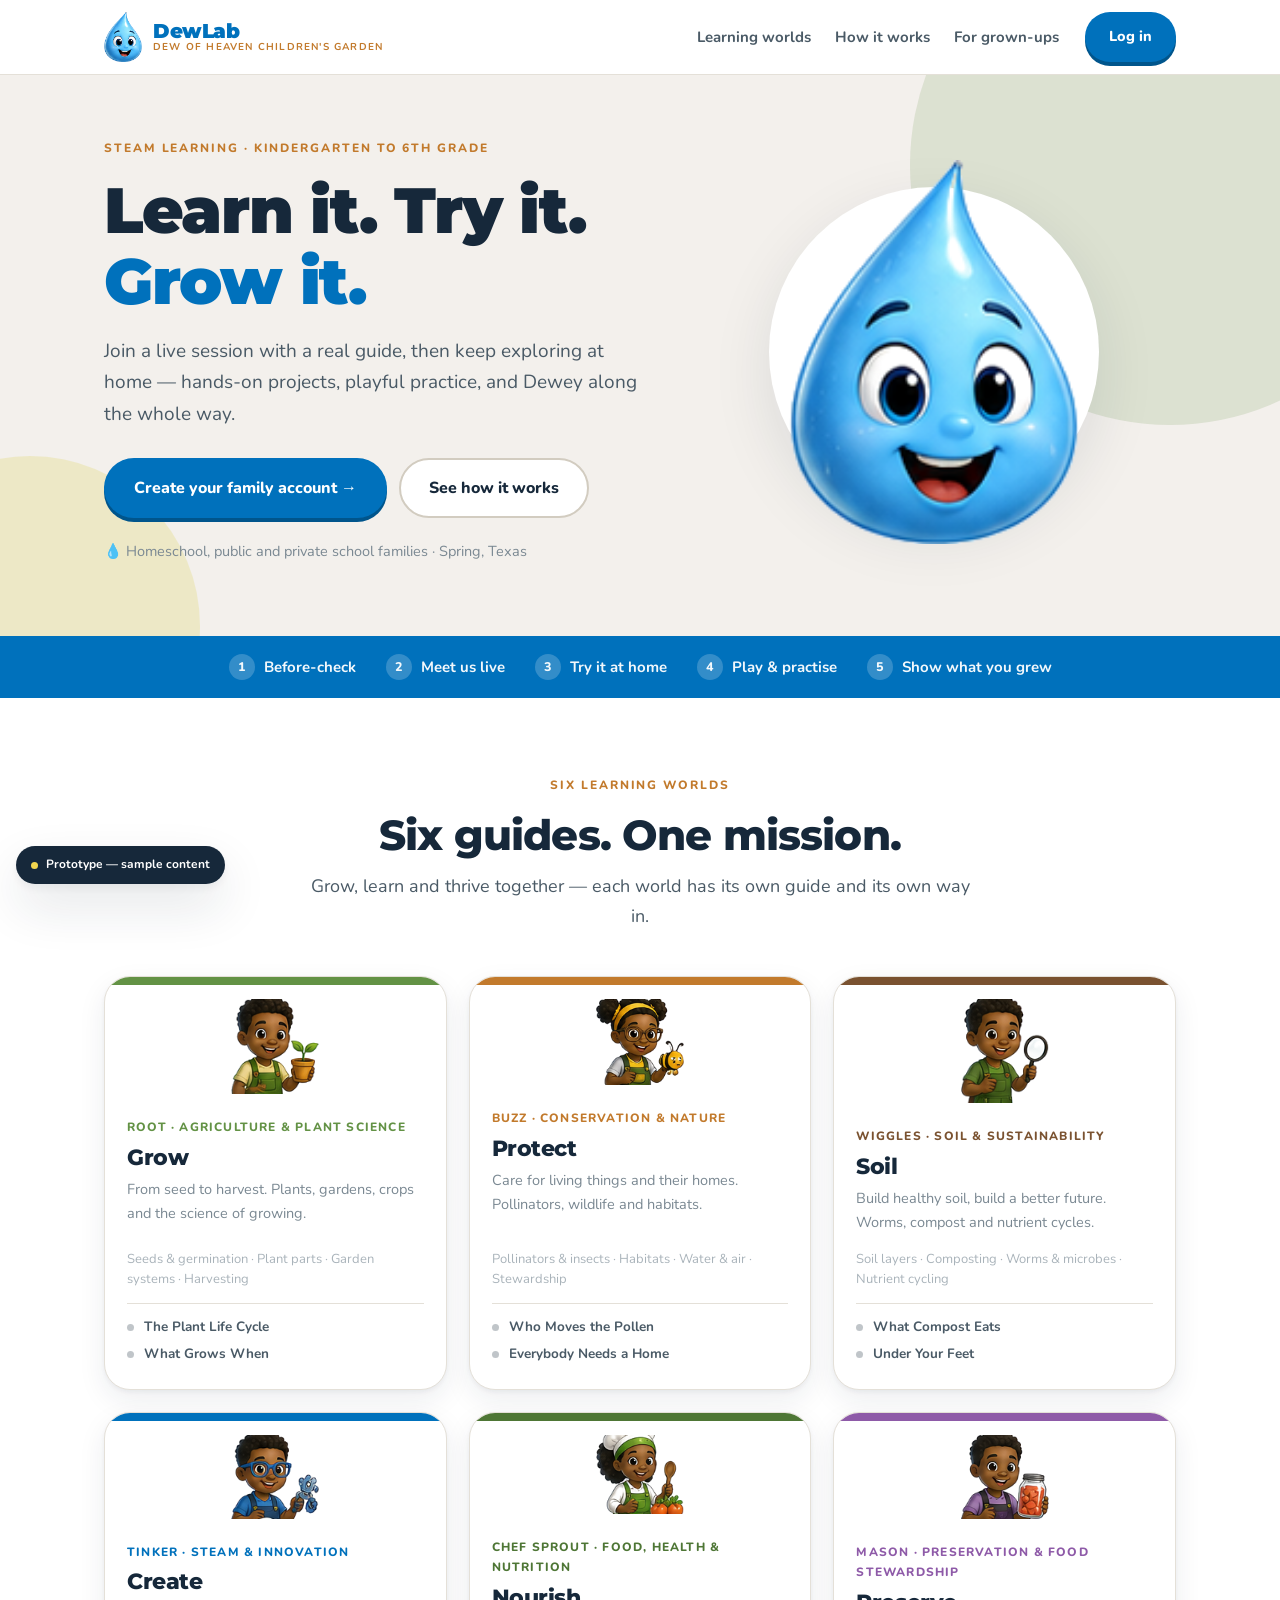
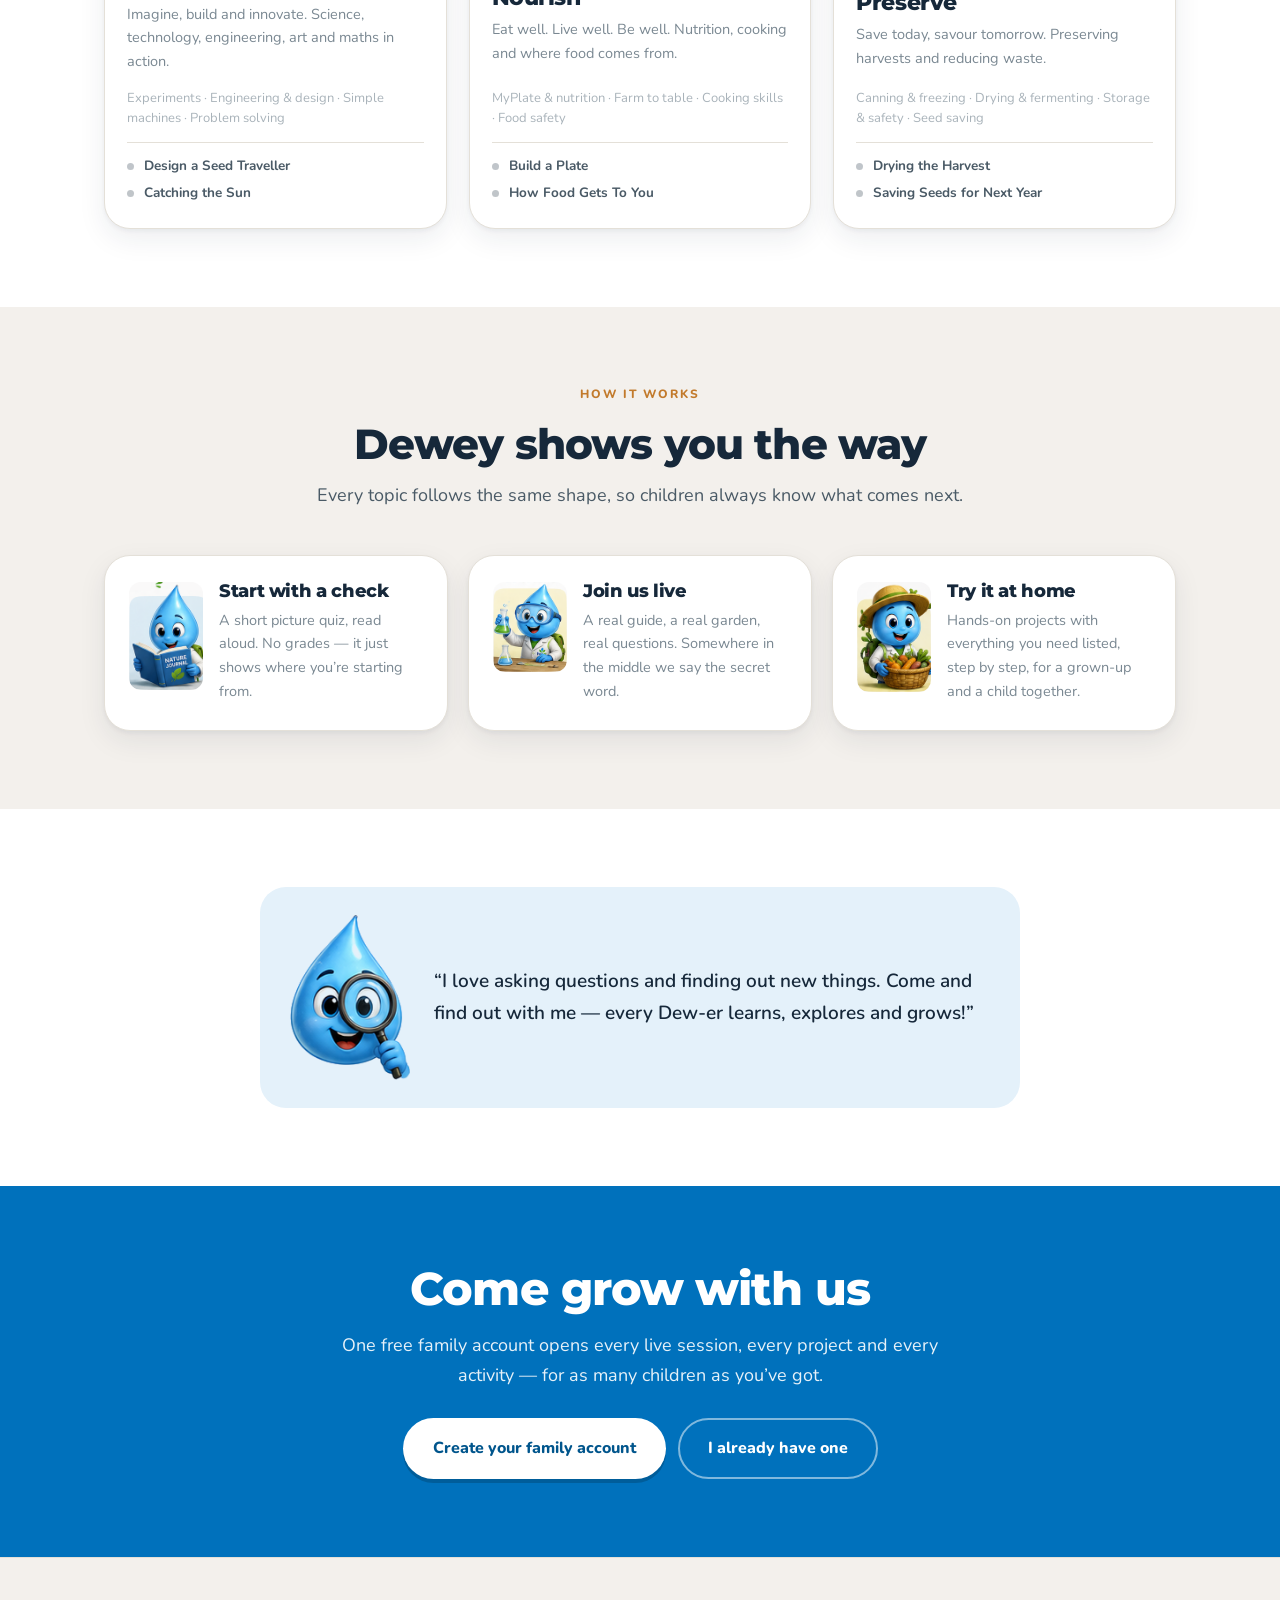
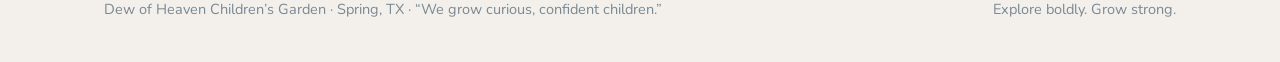
==== commit 8ebc671e: "Let staff actually see the lessons they wrote Erin logged in and saw six locked worlds. Every lesson" ====
--- a/index.html
+++ b/index.html
@@ -4,7 +4,7 @@
 <meta charset="utf-8">
 <meta name="viewport" content="width=device-width,initial-scale=1">
 <title>DewLab — Dew of Heaven Children's Garden</title>
-<meta name="description" content="Afterschool STEAM learning for children. Live sessions with real guides, hands-on projects, and playful practice — with Dewey.">
+<meta name="description" content="STEAM learning for children in kindergarten through 6th grade — at home, after school, or wherever your family learns. Live sessions with real guides, hands-on projects, and playful practice, with Dewey.">
 <link rel="icon" type="image/png" href="img/dewey-happy.png">
 <link rel="preconnect" href="https://fonts.googleapis.com">
 <link rel="preconnect" href="https://fonts.gstatic.com" crossorigin>
@@ -144,7 +144,7 @@
 <header class="hero" id="top">
   <div class="wrap hero-grid">
     <div>
-      <div class="eyebrow">Afterschool STEAM &middot; Kindergarten to 6th grade</div>
+      <div class="eyebrow">STEAM learning &middot; Kindergarten to 6th grade</div>
       <h1>Learn it. Try it. <em>Grow it.</em></h1>
       <p class="hero-sub">
         Join a live session with a real guide, then keep exploring at home &mdash; hands-on
@@ -154,7 +154,7 @@
         <a class="btn btn-primary" href="login.html?mode=signup">Create your family account &rarr;</a>
         <a class="btn btn-ghost" href="#how">See how it works</a>
       </div>
-      <p class="hero-note">&#128167; Free for Dew of Heaven families &middot; Spring, Texas</p>
+      <p class="hero-note">&#128167; Homeschool, public and private school families &middot; Spring, Texas</p>
     </div>
     <div class="hero-art">
       <span class="ring"></span>
@@ -239,6 +239,7 @@
 
 <script src="worlds.js"></script>
 <script src="lessons.js"></script>
+<script src="content.js"></script>
 <script>
 document.getElementById('worldGrid').innerHTML = WORLDS.map(function(w){
   return '<a class="world" href="login.html">'+
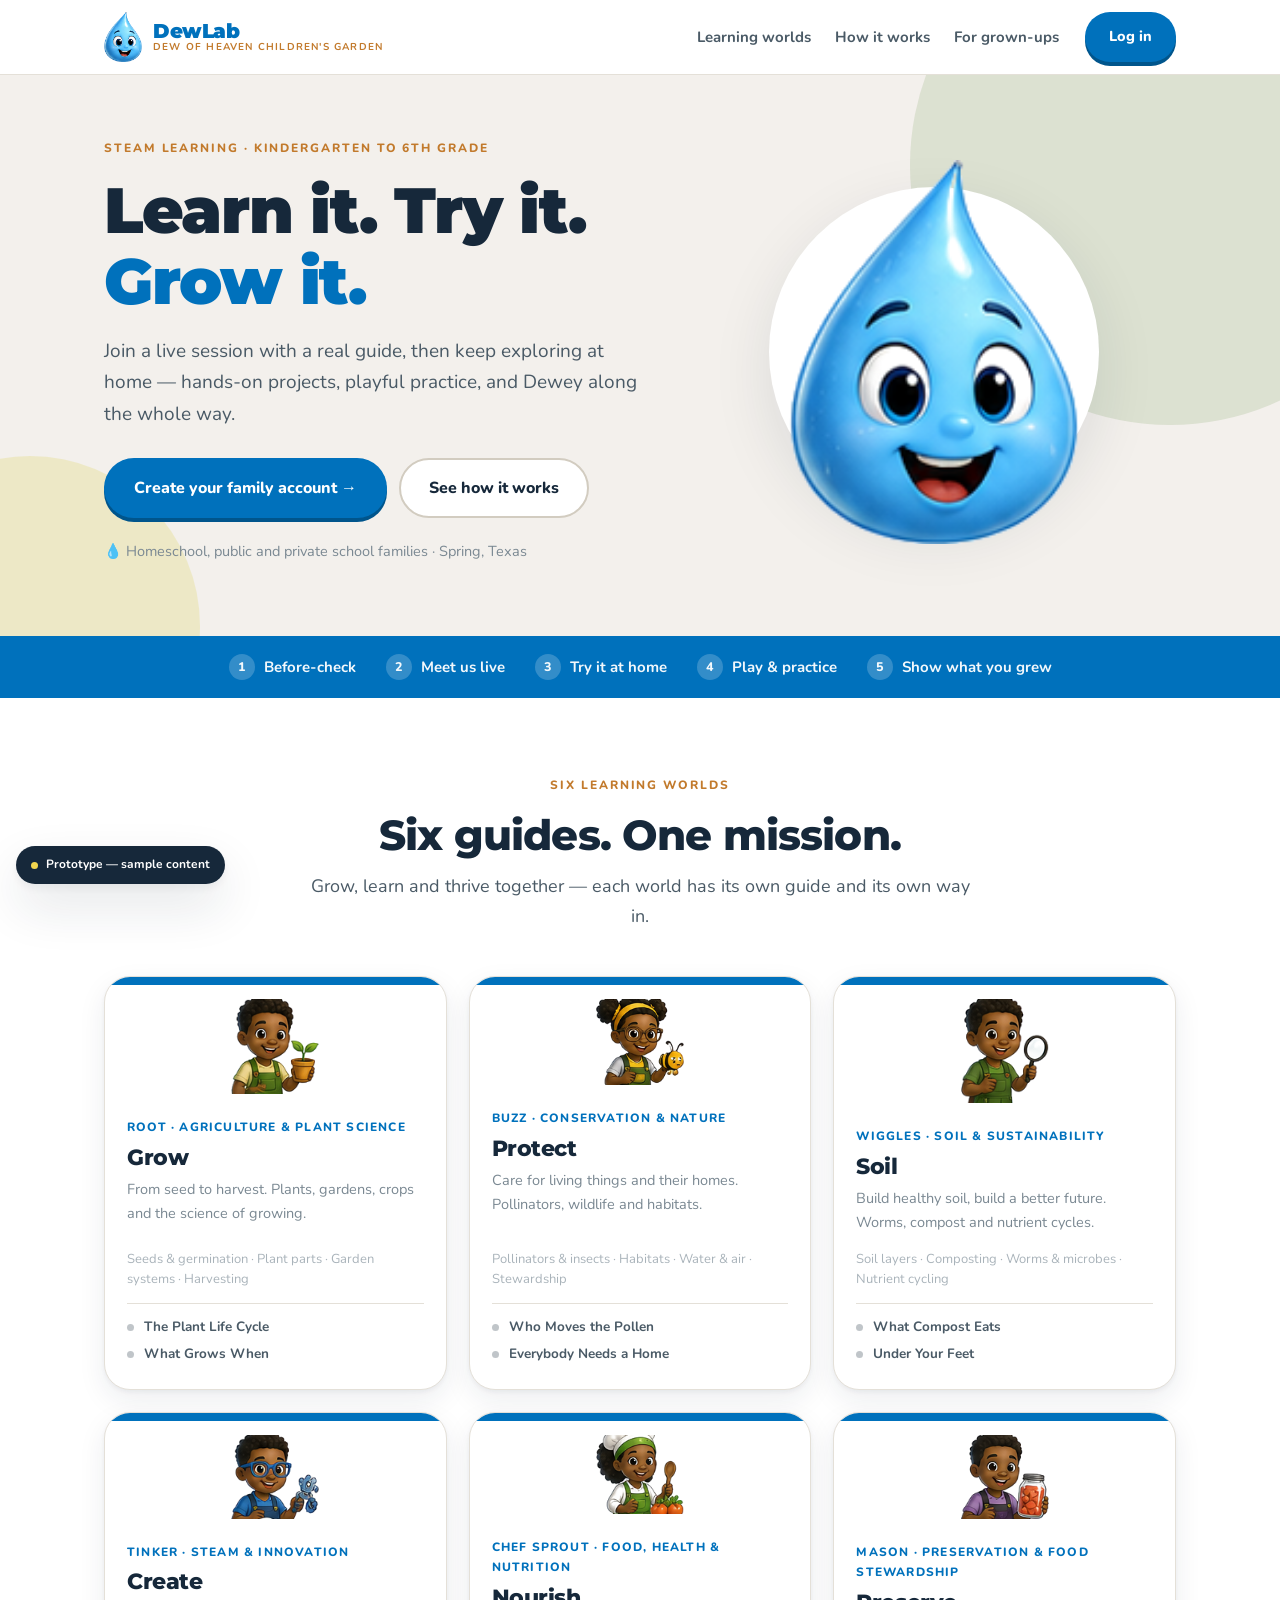
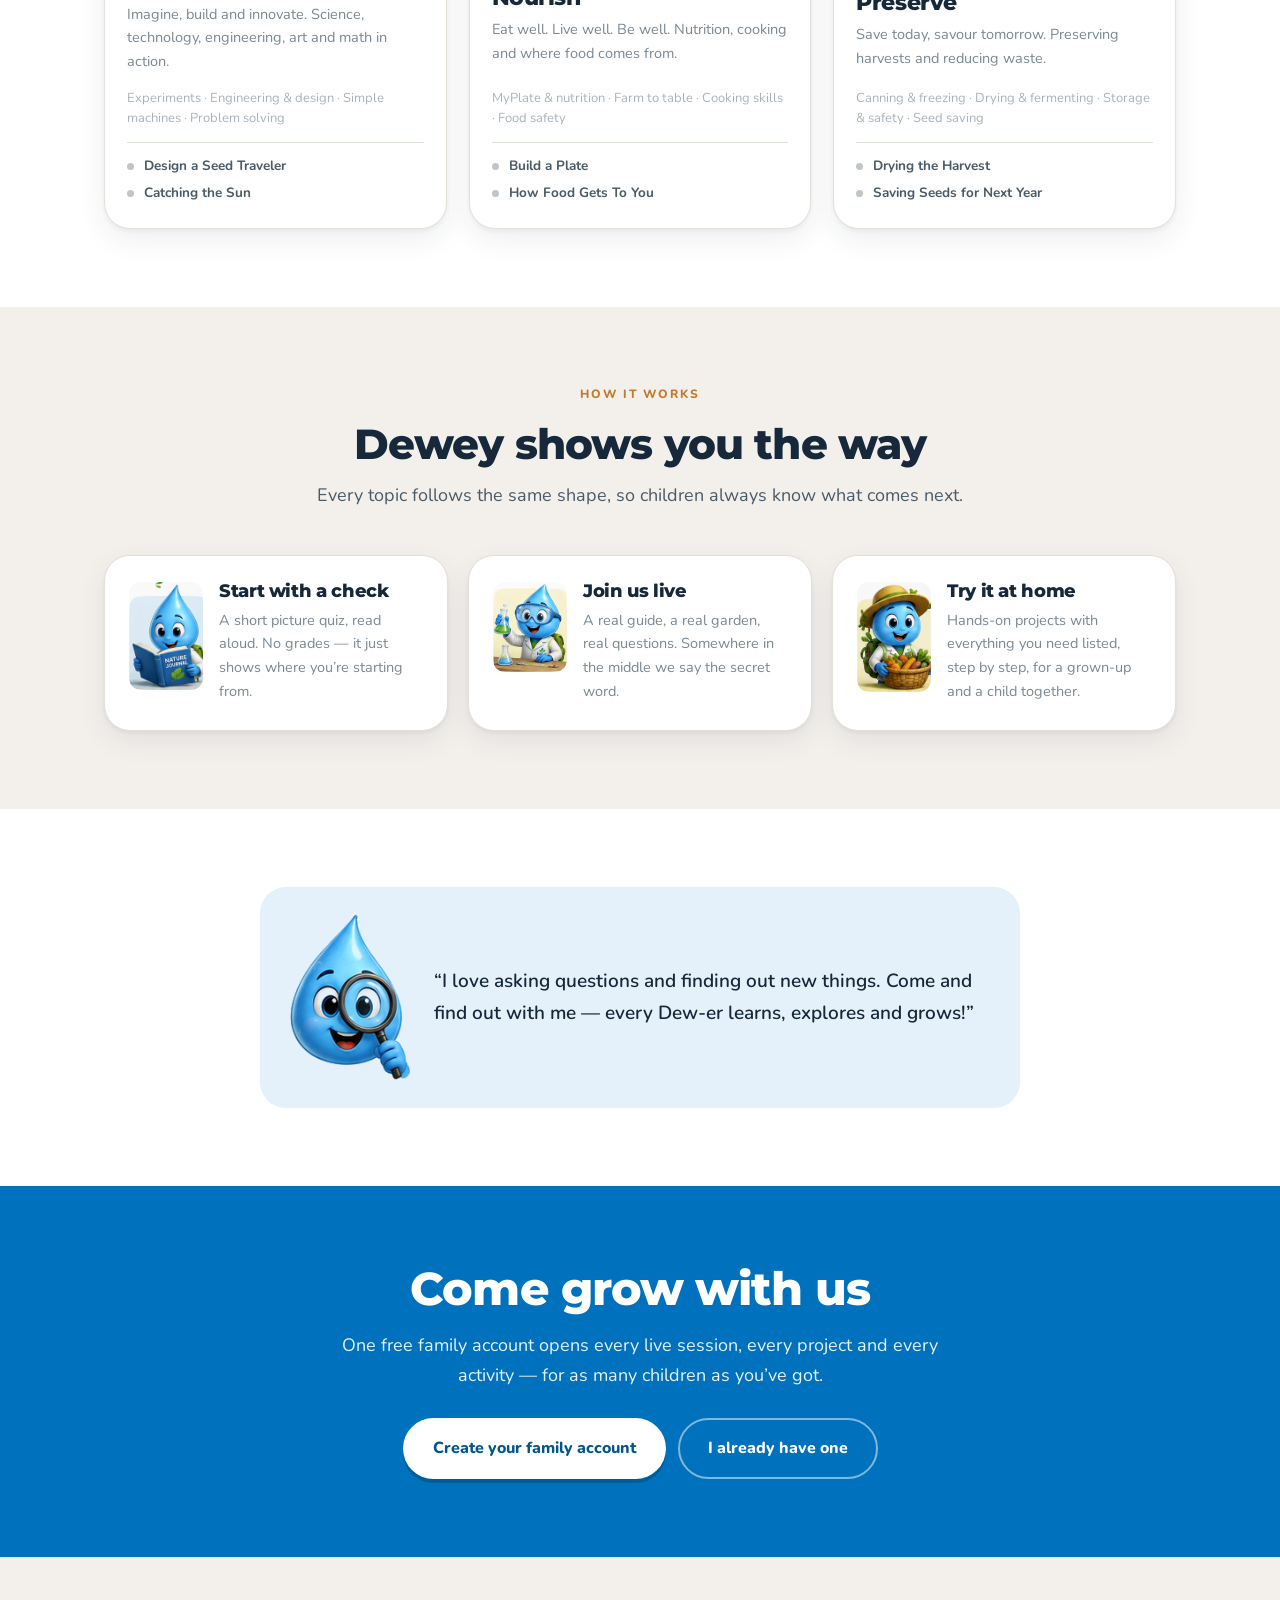
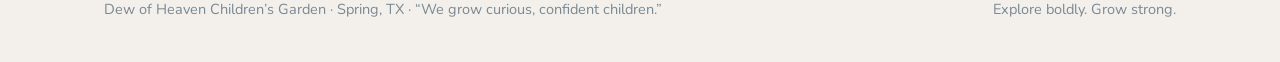
==== commit 5d39b63e: "American English throughout: spelling and vocabulary a Texas child actually uses" ====
--- a/index.html
+++ b/index.html
@@ -168,7 +168,7 @@
     <span><i>1</i> Before-check</span>
     <span><i>2</i> Meet us live</span>
     <span><i>3</i> Try it at home</span>
-    <span><i>4</i> Play &amp; practise</span>
+    <span><i>4</i> Play &amp; practice</span>
     <span><i>5</i> Show what you grew</span>
   </div>
 </div>
